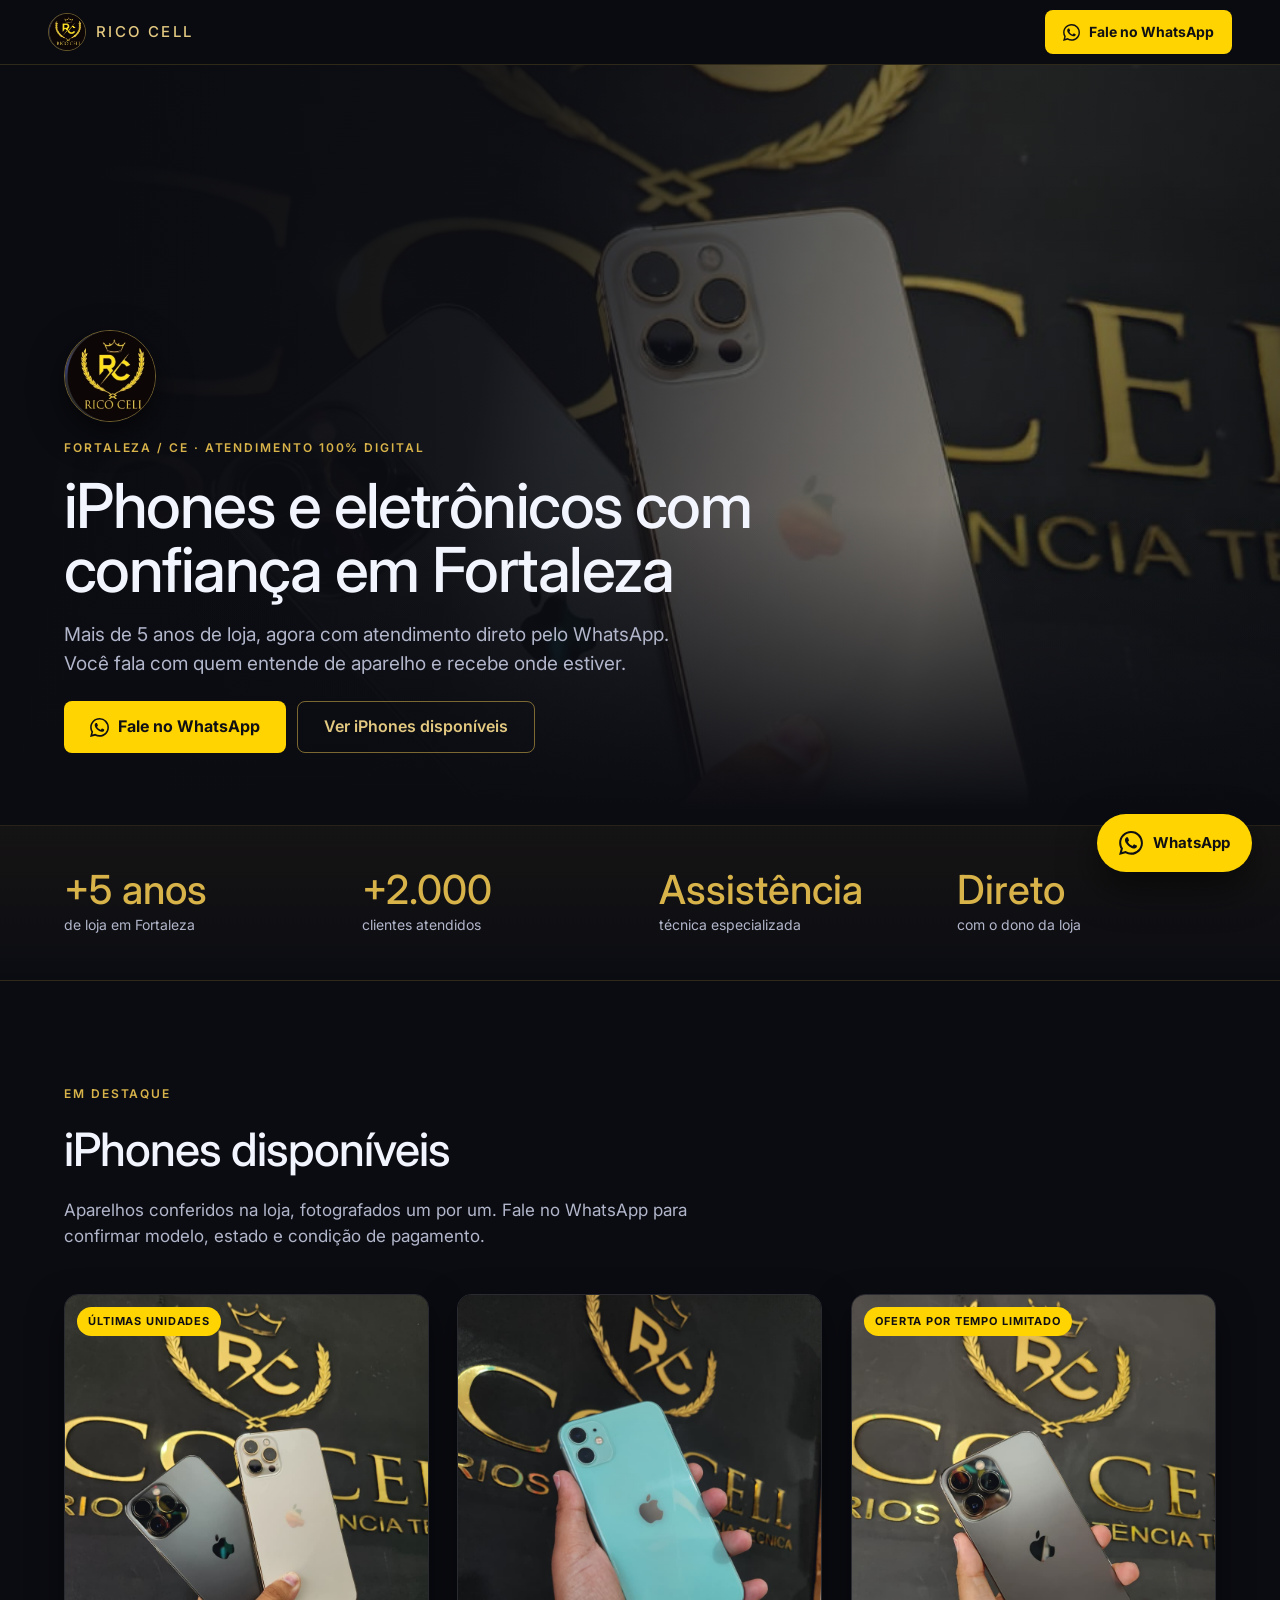
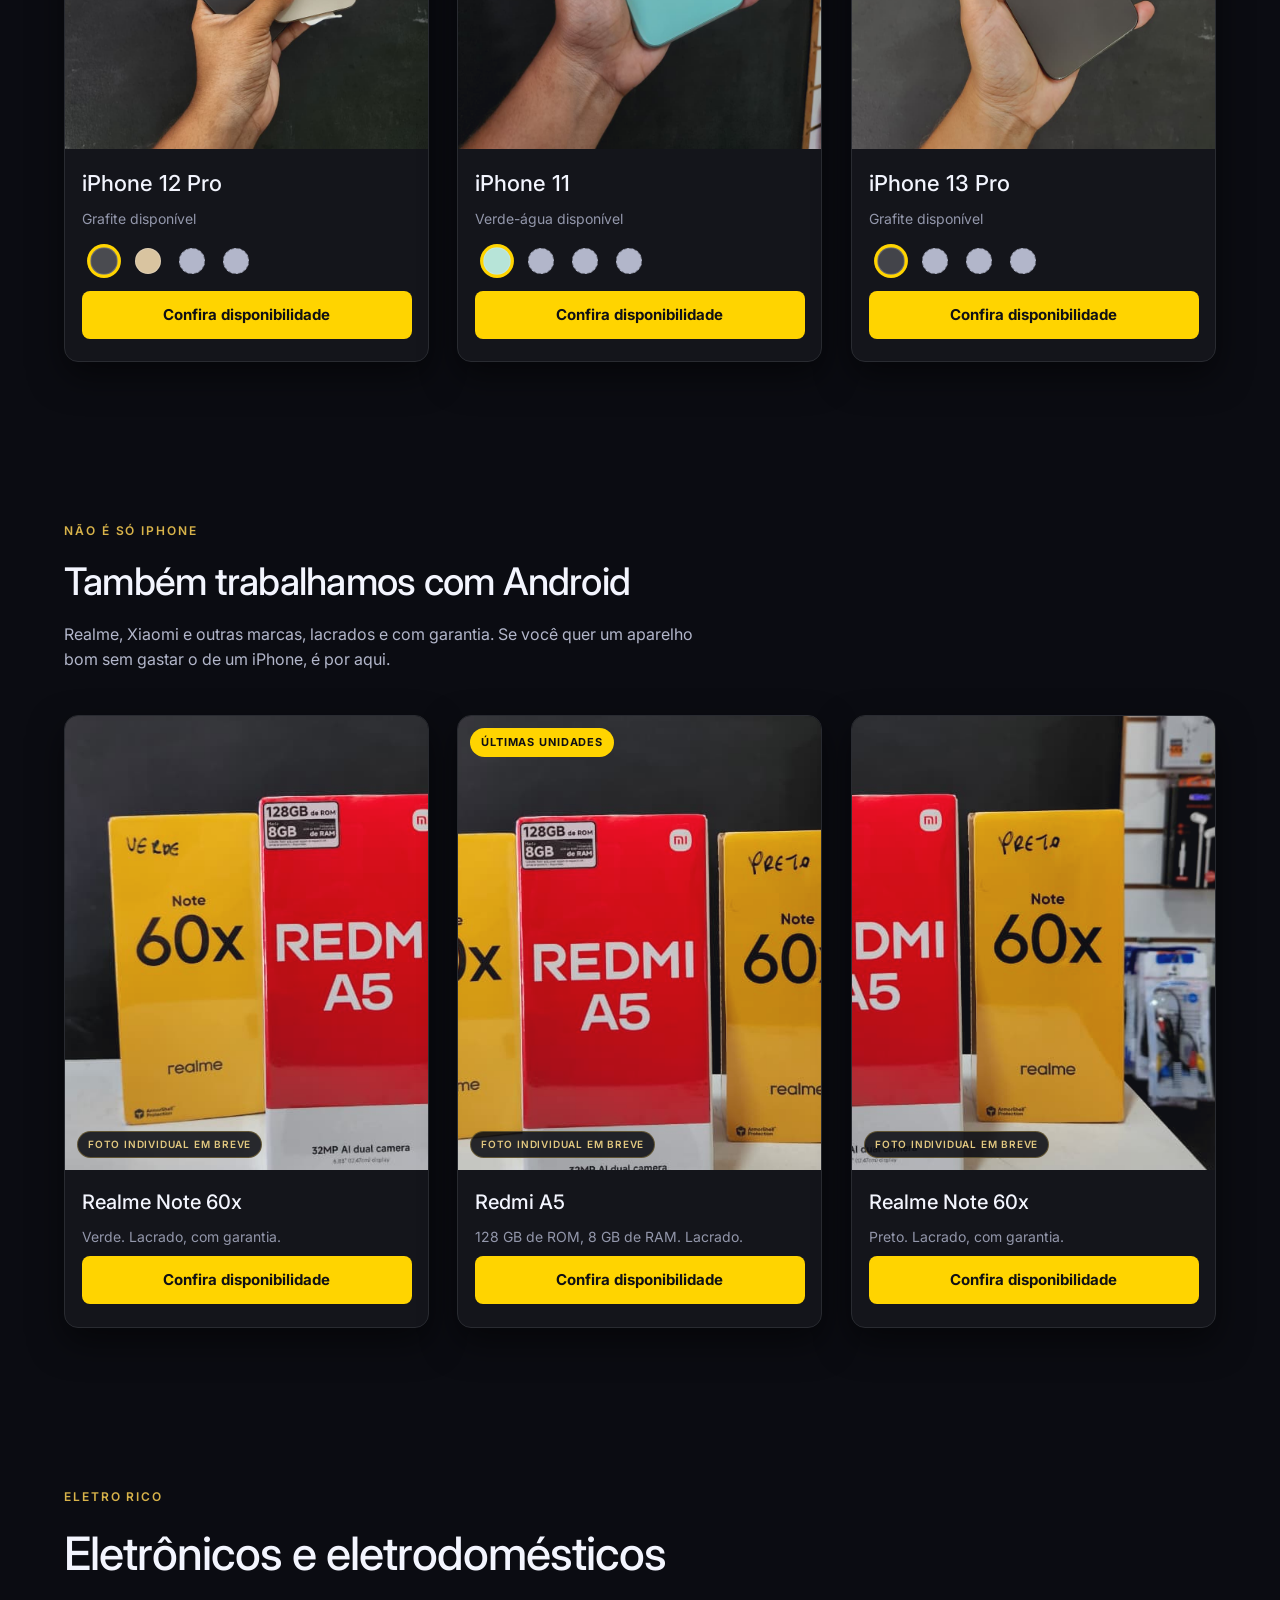
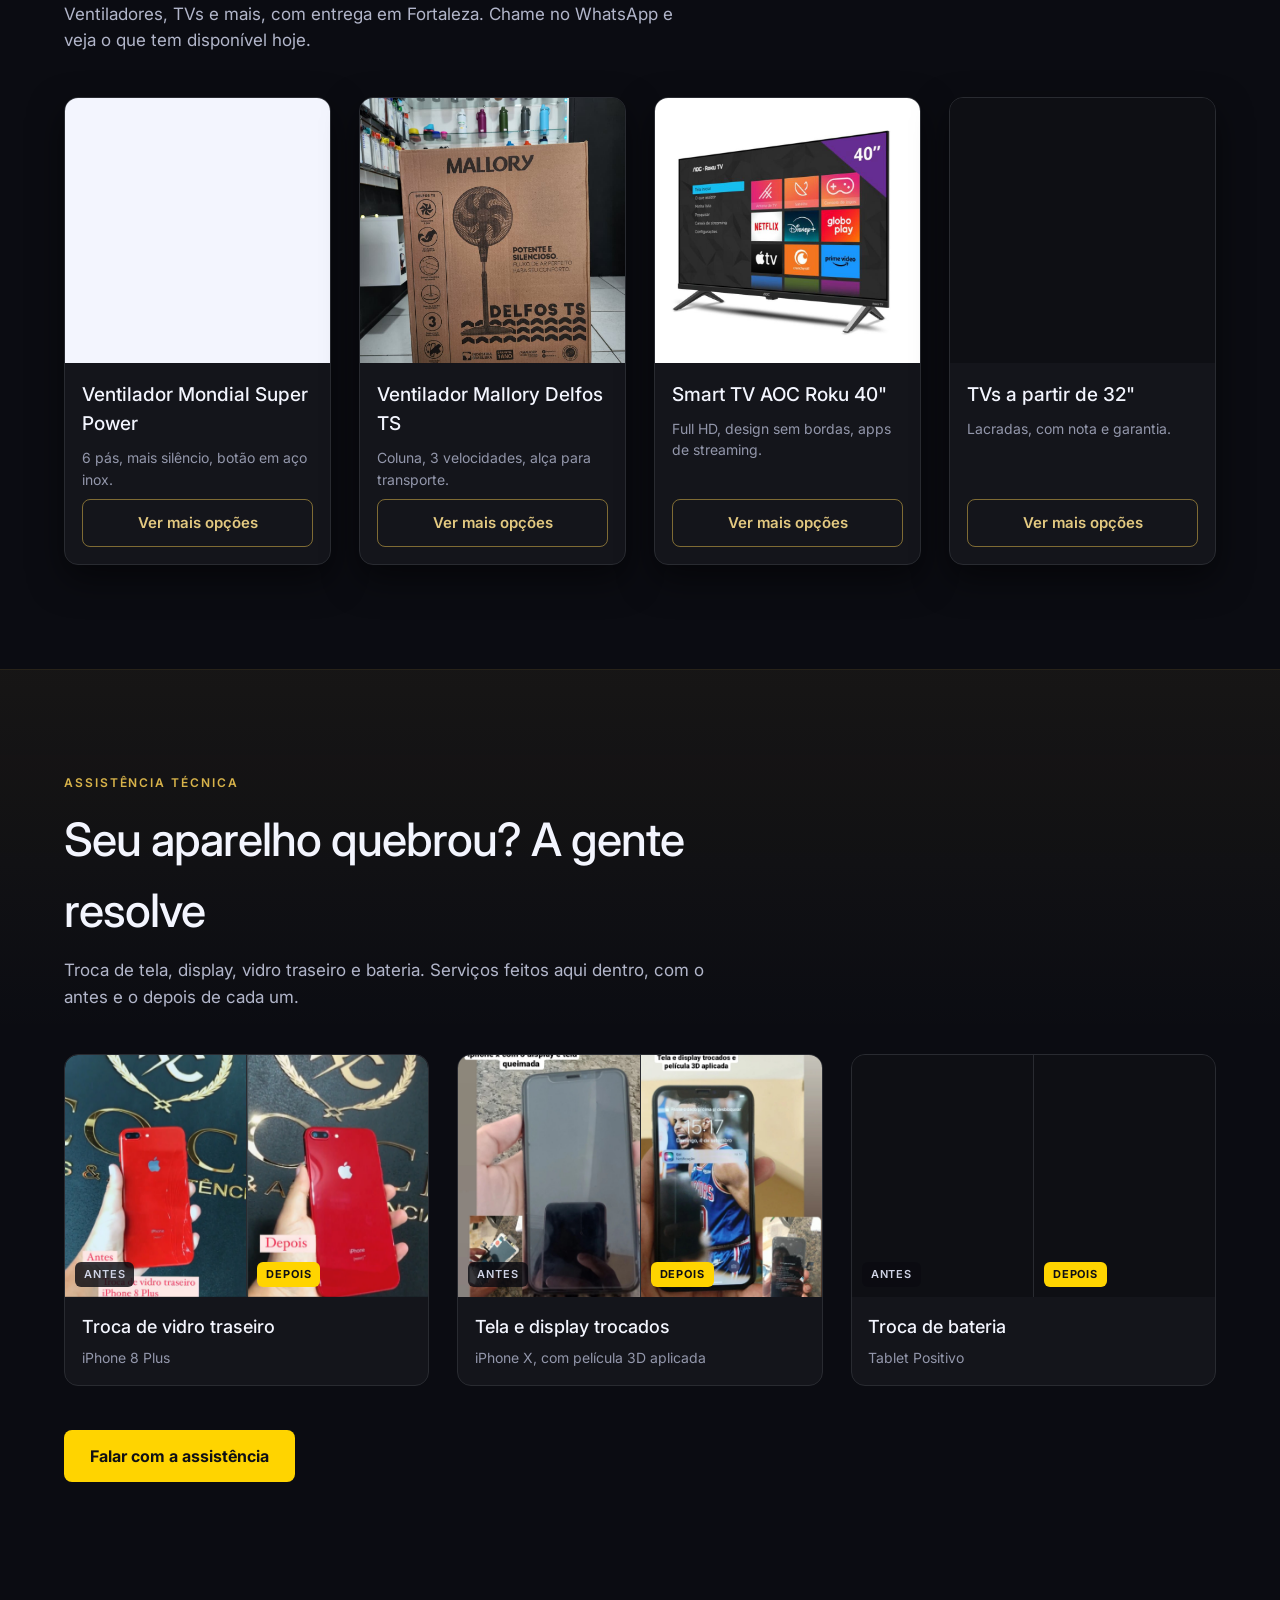
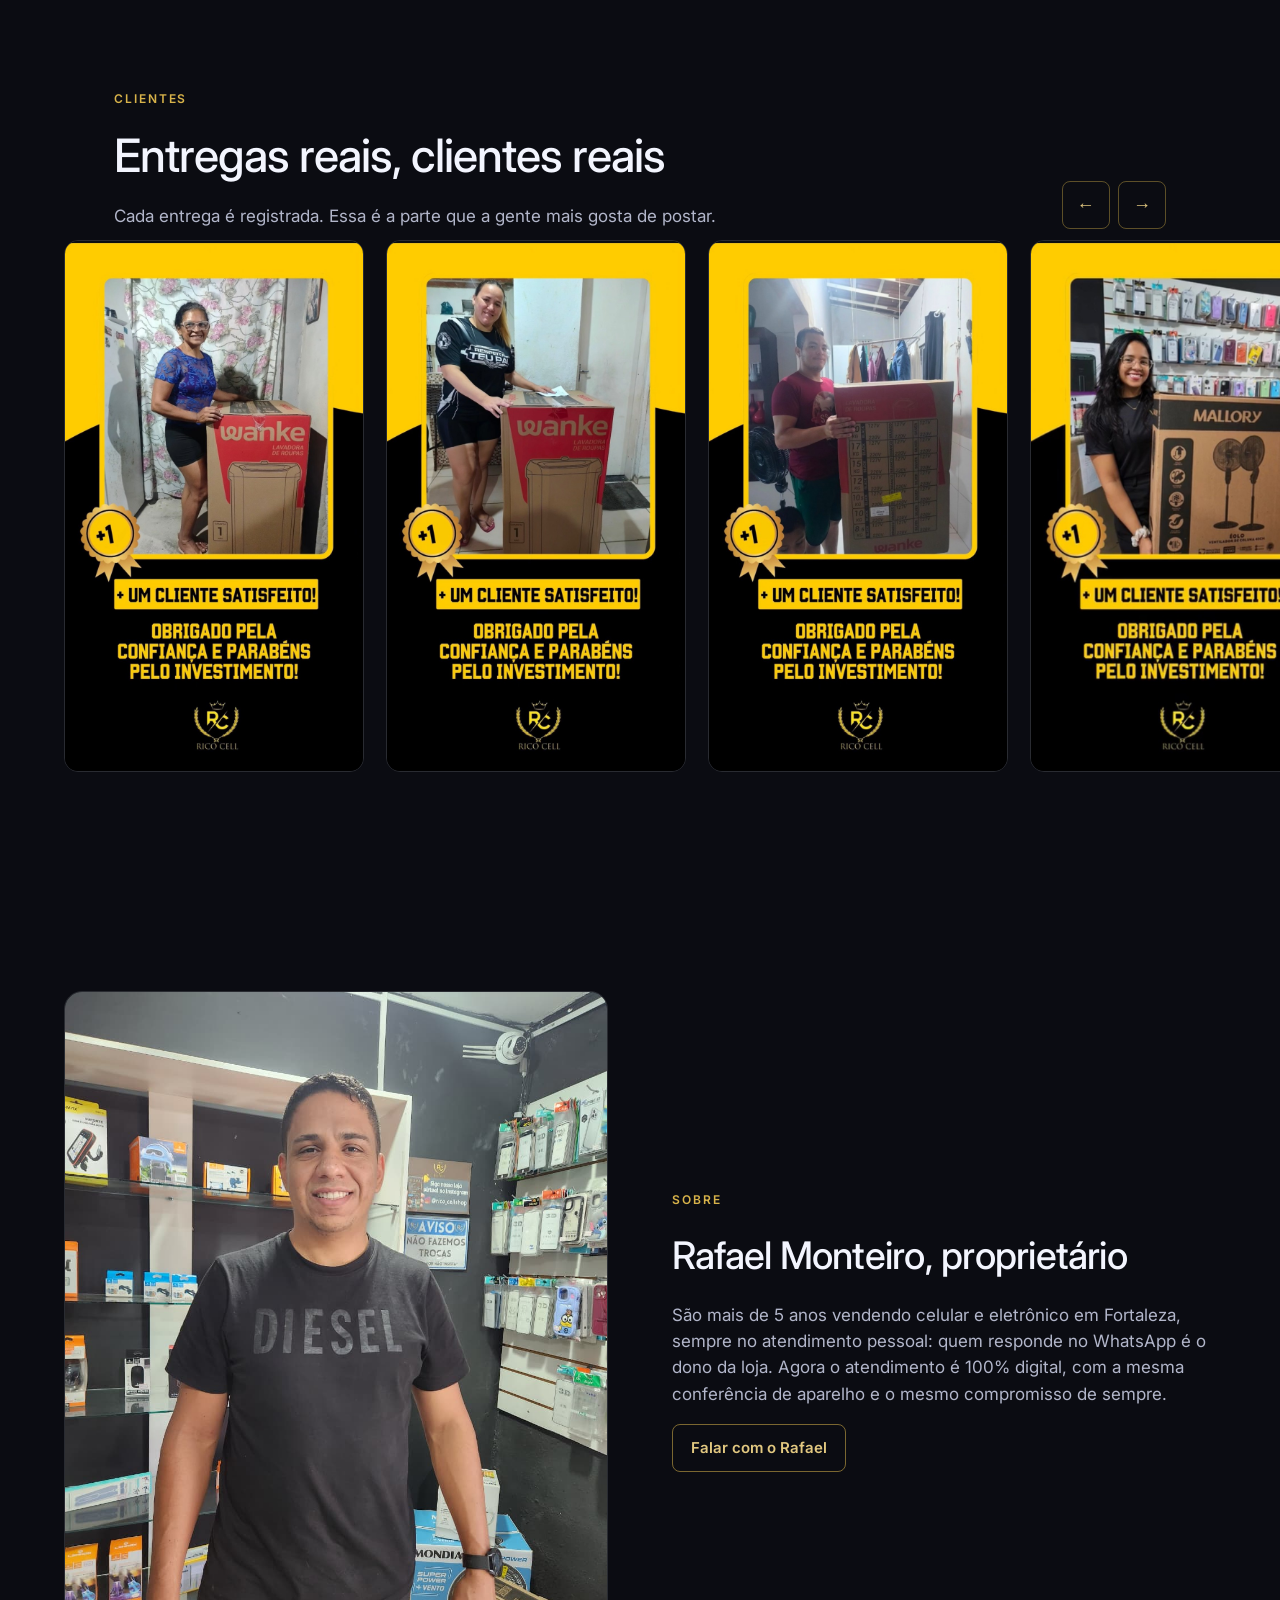
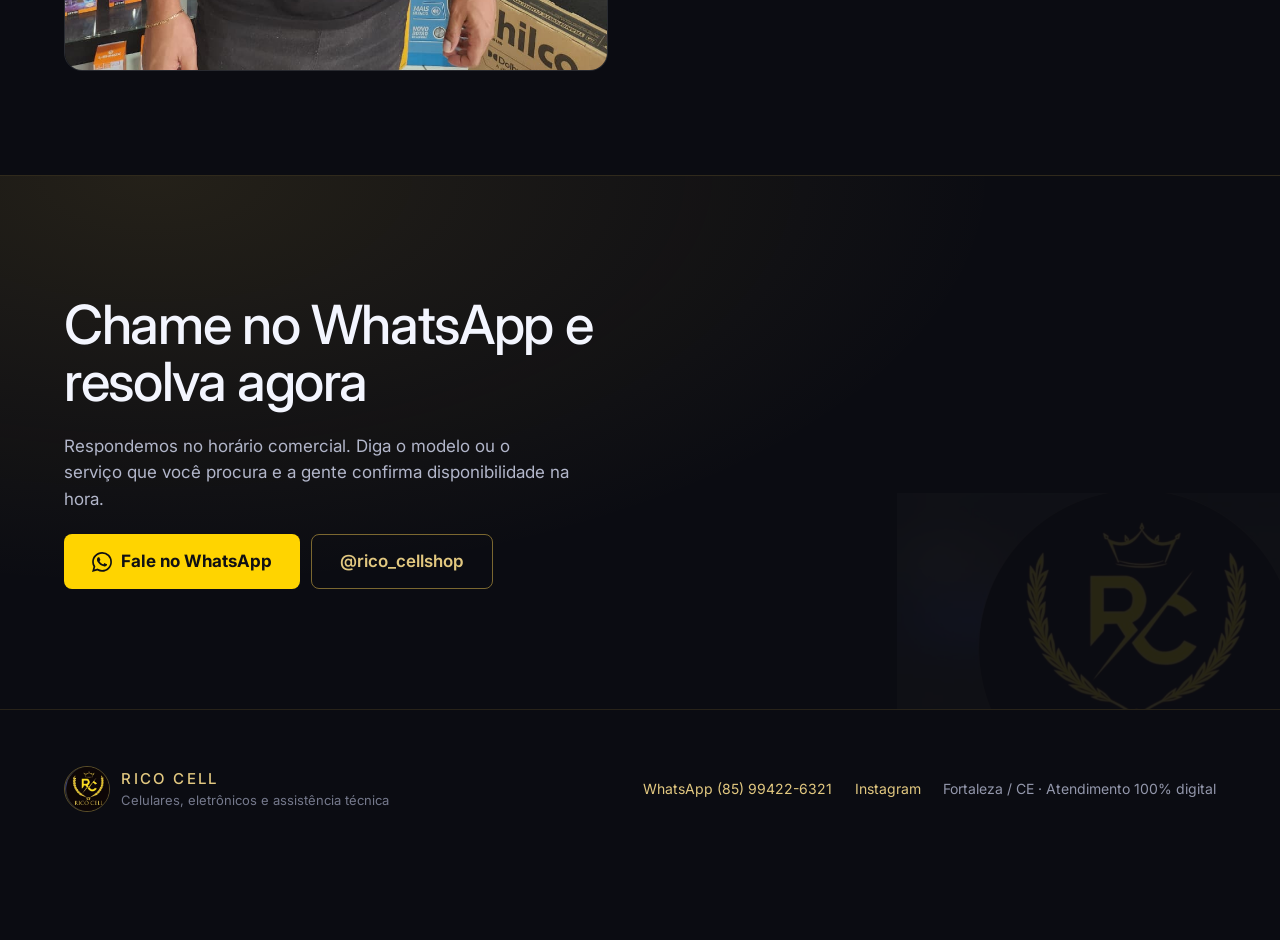
==== index.html @ 1e9b4f49 "Implementa o site da Rico Cell a partir do design Converte `Rico Cellshop.dc.html` (Claude Design) e" ====
<!DOCTYPE html>
<html lang="pt-BR">
<head>
<meta charset="utf-8">
<meta name="viewport" content="width=device-width, initial-scale=1">
<title>Rico Cell — iPhones, eletrônicos e assistência técnica em Fortaleza</title>
<meta name="description" content="Mais de 5 anos de loja em Fortaleza. iPhones e Android conferidos, eletrônicos e eletrodomésticos com entrega, e assistência técnica especializada. Atendimento direto com o dono pelo WhatsApp.">
<meta name="theme-color" content="#0b0c12">
<link rel="icon" href="assets/img/logo-rico-cell.jpg">
<link rel="apple-touch-icon" href="assets/img/logo-rico-cell.jpg">

<meta property="og:type" content="website">
<meta property="og:locale" content="pt_BR">
<meta property="og:site_name" content="Rico Cell">
<meta property="og:title" content="Rico Cell — iPhones, eletrônicos e assistência técnica em Fortaleza">
<meta property="og:description" content="Aparelhos conferidos na loja, eletrônicos com entrega em Fortaleza e assistência técnica. Fale direto com o Rafael no WhatsApp.">
<meta property="og:image" content="assets/img/produto-iphone12pro-duo.jpg">
<meta name="twitter:card" content="summary_large_image">

<link rel="preconnect" href="https://fonts.googleapis.com">
<link rel="preconnect" href="https://fonts.gstatic.com" crossorigin>
<link rel="stylesheet" href="https://fonts.googleapis.com/css2?family=Inter:wght@400;500;600;700&display=swap">
<link rel="stylesheet" href="assets/css/styles.css">

<!-- ═══ ESPAÇO RESERVADO — PIXEL META (colar o ID e descomentar) ═══
<script>
  !function(f,b,e,v,n,t,s){if(f.fbq)return;n=f.fbq=function(){n.callMethod?
  n.callMethod.apply(n,arguments):n.queue.push(arguments)};if(!f._fbq)f._fbq=n;
  n.push=n;n.loaded=!0;n.version='2.0';n.queue=[];t=b.createElement(e);t.async=!0;
  t.src=v;s=b.getElementsByTagName(e)[0];s.parentNode.insertBefore(t,s)}
  (window,document,'script','https://connect.facebook.net/en_US/fbevents.js');
  fbq('init', 'META_PIXEL_ID_AQUI'); fbq('track', 'PageView');
</script>
<noscript><img height="1" width="1" style="display:none" src="https://www.facebook.com/tr?id=META_PIXEL_ID_AQUI&ev=PageView&noscript=1" alt=""></noscript>
-->

<!-- ═══ ESPAÇO RESERVADO — GOOGLE TAG / GA4 (colar o ID e descomentar) ═══
<script async src="https://www.googletagmanager.com/gtag/js?id=GOOGLE_TAG_ID_AQUI"></script>
<script>
  window.dataLayer = window.dataLayer || []; function gtag(){dataLayer.push(arguments);}
  gtag('js', new Date()); gtag('config', 'GOOGLE_TAG_ID_AQUI');
</script>
-->

<script type="application/ld+json">
{
  "@context": "https://schema.org",
  "@type": "Store",
  "name": "Rico Cell",
  "description": "Celulares, eletrônicos e assistência técnica em Fortaleza, com atendimento 100% digital.",
  "image": "assets/img/logo-rico-cell.jpg",
  "telephone": "+5585994226321",
  "address": {
    "@type": "PostalAddress",
    "addressLocality": "Fortaleza",
    "addressRegion": "CE",
    "addressCountry": "BR"
  },
  "sameAs": ["https://instagram.com/rico_cellshop"]
}
</script>
</head>
<body>

<svg width="0" height="0" style="position:absolute" aria-hidden="true" focusable="false">
  <symbol id="i-whatsapp" viewBox="0 0 24 24">
    <path fill="currentColor" d="M17.47 14.38c-.3-.15-1.76-.87-2.03-.97-.27-.1-.47-.15-.67.15-.2.3-.77.97-.95 1.17-.17.2-.35.22-.65.07-.3-.15-1.27-.47-2.42-1.49-.9-.8-1.5-1.79-1.67-2.09-.17-.3-.02-.46.13-.61.13-.13.3-.35.45-.52.15-.17.2-.3.3-.5.1-.2.05-.37-.02-.52-.07-.15-.67-1.61-.92-2.2-.24-.58-.49-.5-.67-.51h-.57c-.2 0-.52.07-.79.37-.27.3-1.04 1.02-1.04 2.48 0 1.46 1.06 2.87 1.21 3.07.15.2 2.09 3.2 5.07 4.37 2.98 1.17 2.98.78 3.52.73.54-.05 1.76-.72 2.01-1.42.25-.7.25-1.29.17-1.42-.07-.12-.27-.19-.57-.34zM12.05 21.5h-.01c-1.75 0-3.47-.47-4.98-1.36l-.36-.21-3.7.97.99-3.62-.23-.37A9.86 9.86 0 012.2 11.9c0-5.44 4.43-9.87 9.87-9.87 2.64 0 5.11 1.03 6.97 2.9a9.79 9.79 0 012.89 6.98c0 5.44-4.43 9.59-9.88 9.59zM20.52 3.42A11.8 11.8 0 0012.05.02C5.5.02.18 5.34.18 11.89c0 2.09.55 4.14 1.59 5.94L.06 24l6.35-1.67a11.85 11.85 0 005.64 1.44h.01c6.54 0 11.87-5.32 11.87-11.87 0-3.17-1.24-6.15-3.41-8.48z"></path>
  </symbol>
</svg>

<header class="site-header">
  <a class="brand" href="#topo">
    <img class="brand__mark" src="assets/img/logo-rico-cell.jpg" alt="Rico Cell" width="38" height="38">
    <span class="brand__name">Rico Cell</span>
  </a>
  <a class="btn btn--wa btn--sm btn--nowrap" href="https://wa.me/5585994226321?text=Ol%C3%A1!%20Vim%20do%20site%20da%20Rico%20Cell.%20%5Borigem%3A%20menu%5D" target="_blank" rel="noopener">
    <svg width="17" height="17" aria-hidden="true"><use href="#i-whatsapp"></use></svg>
    Fale no WhatsApp
  </a>
</header>

<main>

  <section class="hero" id="topo">
    <img class="hero__bg lighten" src="assets/img/produto-iphone12pro-duo.jpg" alt="iPhone 12 Pro grafite e dourado na Rico Cell" fetchpriority="high">
    <div class="hero__scrim"></div>
    <div class="hero__scrim hero__scrim--bottom"></div>
    <div class="hero__inner">
      <img class="hero__crest" src="assets/img/logo-rico-cell.jpg" alt="Brasão Rico Cell" width="92" height="92">
      <span class="eyebrow">Fortaleza / CE · Atendimento 100% digital</span>
      <h1 class="hero__title">iPhones e eletrônicos com confiança em Fortaleza</h1>
      <p class="hero__text">Mais de 5 anos de loja, agora com atendimento direto pelo WhatsApp. Você fala com quem entende de aparelho e recebe onde estiver.</p>
      <div class="hero__actions">
        <a class="btn btn--wa btn--lg" href="https://wa.me/5585994226321?text=Ol%C3%A1!%20Vim%20do%20site%20e%20quero%20atendimento.%20%5Borigem%3A%20hero%5D" target="_blank" rel="noopener">
          <svg width="19" height="19" aria-hidden="true"><use href="#i-whatsapp"></use></svg>
          Fale no WhatsApp
        </a>
        <a class="btn btn--outline btn--lg" href="#iphones">Ver iPhones disponíveis</a>
      </div>
    </div>
  </section>

  <section class="stats reveal">
    <div class="container stats__grid">
      <div class="stat">
        <span class="stat__value">+5 anos</span>
        <span class="stat__label">de loja em Fortaleza</span>
      </div>
      <div class="stat">
        <span class="stat__value">+2.000</span>
        <span class="stat__label">clientes atendidos</span>
      </div>
      <div class="stat">
        <span class="stat__value">Assistência</span>
        <span class="stat__label">técnica especializada</span>
      </div>
      <div class="stat">
        <span class="stat__value">Direto</span>
        <span class="stat__label">com o dono da loja</span>
      </div>
    </div>
  </section>

  <section class="section" id="iphones">
    <div class="container section__inner">
      <div class="section-head reveal">
        <span class="eyebrow">Em destaque</span>
        <h2 class="section-title">iPhones disponíveis</h2>
        <p class="section-lead">Aparelhos conferidos na loja, fotografados um por um. Fale no WhatsApp para confirmar modelo, estado e condição de pagamento.</p>
      </div>

      <div class="card-grid stack">
        <article class="card card--tilt stack__item" data-tilt>
          <div class="card__media">
            <img class="card__photo lighten" data-foto src="assets/img/produto-iphone12pro-duo.jpg" alt="iPhone 12 Pro grafite e dourado" loading="lazy" decoding="async">
            <div class="soon-overlay" data-em-breve>
              <span class="soon-overlay__chip">Foto desta cor em breve</span>
            </div>
            <span class="badge">Últimas unidades</span>
          </div>
          <div class="card__body card__body--roomy">
            <h3 class="card__title">iPhone 12 Pro</h3>
            <p class="card__meta" data-cor-label>Grafite disponível</p>
            <div class="swatches" data-swatches>
              <button class="swatch" type="button" aria-pressed="true" data-src="assets/img/produto-iphone12pro-duo.jpg" data-label="Grafite disponível" aria-label="Grafite" title="Grafite">
                <span class="swatch__dot" style="background:#4a4b50"></span>
              </button>
              <button class="swatch" type="button" aria-pressed="false" data-src="assets/img/produto-iphone12pro-duo.jpg" data-label="Dourado disponível" aria-label="Dourado" title="Dourado">
                <span class="swatch__dot" style="background:#d9c4a0"></span>
              </button>
              <button class="swatch" type="button" aria-pressed="false" data-mock data-label="Prateado sob consulta" aria-label="Prateado (sob consulta)" title="Prateado — sob consulta">
                <span class="swatch__dot swatch__dot--mock"></span>
              </button>
              <button class="swatch" type="button" aria-pressed="false" data-mock data-label="Azul-pacífico sob consulta" aria-label="Azul-pacífico (sob consulta)" title="Azul-pacífico — sob consulta">
                <span class="swatch__dot swatch__dot--mock"></span>
              </button>
            </div>
            <a class="btn btn--wa btn--block" href="https://wa.me/5585994226321?text=Ol%C3%A1!%20Quero%20confirmar%20a%20disponibilidade%20do%20iPhone%2012%20Pro.%20%5Borigem%3A%20iphone-12-pro%5D" target="_blank" rel="noopener">Confira disponibilidade</a>
          </div>
        </article>

        <article class="card card--tilt stack__item" data-tilt>
          <div class="card__media">
            <img class="card__photo lighten" data-foto src="assets/img/produto-iphone11-verde.jpg" alt="iPhone 11 verde" loading="lazy" decoding="async">
            <div class="soon-overlay" data-em-breve>
              <span class="soon-overlay__chip">Foto desta cor em breve</span>
            </div>
          </div>
          <div class="card__body card__body--roomy">
            <h3 class="card__title">iPhone 11</h3>
            <p class="card__meta" data-cor-label>Verde-água disponível</p>
            <div class="swatches" data-swatches>
              <button class="swatch" type="button" aria-pressed="true" data-src="assets/img/produto-iphone11-verde.jpg" data-label="Verde-água disponível" aria-label="Verde-água" title="Verde-água">
                <span class="swatch__dot" style="background:#b7e4d8"></span>
              </button>
              <button class="swatch" type="button" aria-pressed="false" data-mock data-label="Preto sob consulta" aria-label="Preto (sob consulta)" title="Preto — sob consulta">
                <span class="swatch__dot swatch__dot--mock"></span>
              </button>
              <button class="swatch" type="button" aria-pressed="false" data-mock data-label="Branco sob consulta" aria-label="Branco (sob consulta)" title="Branco — sob consulta">
                <span class="swatch__dot swatch__dot--mock"></span>
              </button>
              <button class="swatch" type="button" aria-pressed="false" data-mock data-label="Vermelho sob consulta" aria-label="Vermelho (sob consulta)" title="Vermelho — sob consulta">
                <span class="swatch__dot swatch__dot--mock"></span>
              </button>
            </div>
            <a class="btn btn--wa btn--block" href="https://wa.me/5585994226321?text=Ol%C3%A1!%20Quero%20confirmar%20a%20disponibilidade%20do%20iPhone%2011.%20%5Borigem%3A%20iphone-11%5D" target="_blank" rel="noopener">Confira disponibilidade</a>
          </div>
        </article>

        <article class="card card--tilt stack__item" data-tilt>
          <div class="card__media">
            <img class="card__photo lighten" data-foto src="assets/img/produto-iphone13pro-grafite.jpg" alt="iPhone 13 Pro grafite" loading="lazy" decoding="async">
            <div class="soon-overlay" data-em-breve>
              <span class="soon-overlay__chip">Foto desta cor em breve</span>
            </div>
            <span class="badge">Oferta por tempo limitado</span>
          </div>
          <div class="card__body card__body--roomy">
            <h3 class="card__title">iPhone 13 Pro</h3>
            <p class="card__meta" data-cor-label>Grafite disponível</p>
            <div class="swatches" data-swatches>
              <button class="swatch" type="button" aria-pressed="true" data-src="assets/img/produto-iphone13pro-grafite.jpg" data-label="Grafite disponível" aria-label="Grafite" title="Grafite">
                <span class="swatch__dot" style="background:#43444a"></span>
              </button>
              <button class="swatch" type="button" aria-pressed="false" data-mock data-label="Dourado sob consulta" aria-label="Dourado (sob consulta)" title="Dourado — sob consulta">
                <span class="swatch__dot swatch__dot--mock"></span>
              </button>
              <button class="swatch" type="button" aria-pressed="false" data-mock data-label="Prateado sob consulta" aria-label="Prateado (sob consulta)" title="Prateado — sob consulta">
                <span class="swatch__dot swatch__dot--mock"></span>
              </button>
              <button class="swatch" type="button" aria-pressed="false" data-mock data-label="Azul-serra sob consulta" aria-label="Azul-serra (sob consulta)" title="Azul-serra — sob consulta">
                <span class="swatch__dot swatch__dot--mock"></span>
              </button>
            </div>
            <a class="btn btn--wa btn--block" href="https://wa.me/5585994226321?text=Ol%C3%A1!%20Quero%20confirmar%20a%20disponibilidade%20do%20iPhone%2013%20Pro.%20%5Borigem%3A%20iphone-13-pro%5D" target="_blank" rel="noopener">Confira disponibilidade</a>
          </div>
        </article>
      </div>
    </div>
  </section>

  <section class="section section--tight reveal">
    <div class="container section__inner">
      <div class="section-head">
        <span class="eyebrow">Não é só iPhone</span>
        <h2 class="section-title section-title--sm">Também trabalhamos com Android</h2>
        <p class="section-lead section-lead--sm">Realme, Xiaomi e outras marcas, lacrados e com garantia. Se você quer um aparelho bom sem gastar o de um iPhone, é por aqui.</p>
      </div>
      <div class="card-grid card-grid--compact">
        <article class="card card--tilt" data-tilt>
          <div class="card__media">
            <img class="card__photo card__photo--crop card__photo--crop-left lighten" src="assets/img/produto-celulares-android-balcao.jpg" alt="Realme Note 60x verde no balcão da Rico Cell" loading="lazy" decoding="async">
            <span class="badge badge--soon">Foto individual em breve</span>
          </div>
          <div class="card__body card__body--roomy">
            <h3 class="card__title card__title--sm">Realme Note 60x</h3>
            <p class="card__meta">Verde. Lacrado, com garantia.</p>
            <a class="btn btn--wa btn--block btn--nowrap" href="https://wa.me/5585994226321?text=Ol%C3%A1!%20Quero%20o%20Realme%20Note%2060x%20verde.%20%5Borigem%3A%20android-realme-verde%5D" target="_blank" rel="noopener">Confira disponibilidade</a>
          </div>
        </article>

        <article class="card card--tilt" data-tilt>
          <div class="card__media">
            <img class="card__photo card__photo--crop card__photo--crop-center lighten" src="assets/img/produto-celulares-android-balcao.jpg" alt="Redmi A5 128 GB no balcão da Rico Cell" loading="lazy" decoding="async">
            <span class="badge">Últimas unidades</span>
            <span class="badge badge--soon">Foto individual em breve</span>
          </div>
          <div class="card__body card__body--roomy">
            <h3 class="card__title card__title--sm">Redmi A5</h3>
            <p class="card__meta">128 GB de ROM, 8 GB de RAM. Lacrado.</p>
            <a class="btn btn--wa btn--block btn--nowrap" href="https://wa.me/5585994226321?text=Ol%C3%A1!%20Quero%20o%20Redmi%20A5%20128%20GB.%20%5Borigem%3A%20android-redmi-a5%5D" target="_blank" rel="noopener">Confira disponibilidade</a>
          </div>
        </article>

        <article class="card card--tilt" data-tilt>
          <div class="card__media">
            <img class="card__photo card__photo--crop card__photo--crop-right lighten" src="assets/img/produto-celulares-android-balcao.jpg" alt="Realme Note 60x preto no balcão da Rico Cell" loading="lazy" decoding="async">
            <span class="badge badge--soon">Foto individual em breve</span>
          </div>
          <div class="card__body card__body--roomy">
            <h3 class="card__title card__title--sm">Realme Note 60x</h3>
            <p class="card__meta">Preto. Lacrado, com garantia.</p>
            <a class="btn btn--wa btn--block btn--nowrap" href="https://wa.me/5585994226321?text=Ol%C3%A1!%20Quero%20o%20Realme%20Note%2060x%20preto.%20%5Borigem%3A%20android-realme-preto%5D" target="_blank" rel="noopener">Confira disponibilidade</a>
          </div>
        </article>
      </div>
    </div>
  </section>

  <section class="section" id="eletronicos">
    <div class="container section__inner">
      <div class="section-head reveal">
        <span class="eyebrow">Eletro Rico</span>
        <h2 class="section-title">Eletrônicos e eletrodomésticos</h2>
        <p class="section-lead">Ventiladores, TVs e mais, com entrega em Fortaleza. Chame no WhatsApp e veja o que tem disponível hoje.</p>
      </div>
      <div class="card-grid card-grid--compact stack">
        <article class="card card--tilt stack__item" data-tilt>
          <div class="card__media card__media--square card__media--light">
            <img class="card__photo" src="assets/img/produto-ventilador-mondial.jpg" alt="Ventilador Mondial Super Power" loading="lazy" decoding="async">
          </div>
          <div class="card__body">
            <h3 class="card__title card__title--xs">Ventilador Mondial Super Power</h3>
            <p class="card__meta">6 pás, mais silêncio, botão em aço inox.</p>
            <a class="btn btn--outline btn--block" href="https://wa.me/5585994226321?text=Ol%C3%A1!%20Quero%20o%20ventilador%20Mondial%20Super%20Power.%20%5Borigem%3A%20ventilador-mondial%5D" target="_blank" rel="noopener">Ver mais opções</a>
          </div>
        </article>

        <article class="card card--tilt stack__item" data-tilt>
          <div class="card__media card__media--square card__media--light">
            <img class="card__photo" src="assets/img/produto-ventilador-mallory.jpg" alt="Ventilador de coluna Mallory Delfos TS" loading="lazy" decoding="async">
          </div>
          <div class="card__body">
            <h3 class="card__title card__title--xs">Ventilador Mallory Delfos TS</h3>
            <p class="card__meta">Coluna, 3 velocidades, alça para transporte.</p>
            <a class="btn btn--outline btn--block" href="https://wa.me/5585994226321?text=Ol%C3%A1!%20Quero%20o%20ventilador%20Mallory%20Delfos%20TS.%20%5Borigem%3A%20ventilador-mallory%5D" target="_blank" rel="noopener">Ver mais opções</a>
          </div>
        </article>

        <article class="card card--tilt stack__item" data-tilt>
          <div class="card__media card__media--square card__media--light">
            <img class="card__photo" src="assets/img/produto-tv-aoc-catalogo-01.jpg" alt="Smart TV AOC Roku TV 40 polegadas" loading="lazy" decoding="async">
          </div>
          <div class="card__body">
            <h3 class="card__title card__title--xs">Smart TV AOC Roku 40"</h3>
            <p class="card__meta">Full HD, design sem bordas, apps de streaming.</p>
            <a class="btn btn--outline btn--block" href="https://wa.me/5585994226321?text=Ol%C3%A1!%20Quero%20a%20Smart%20TV%20AOC%20Roku%2040.%20%5Borigem%3A%20tv-aoc%5D" target="_blank" rel="noopener">Ver mais opções</a>
          </div>
        </article>

        <article class="card card--tilt stack__item" data-tilt>
          <div class="card__media card__media--square">
            <img class="card__photo" src="assets/img/produto-tv-aoc-caixa.jpg" alt="TV AOC 40 polegadas na caixa, na loja" loading="lazy" decoding="async">
          </div>
          <div class="card__body">
            <h3 class="card__title card__title--xs">TVs a partir de 32"</h3>
            <p class="card__meta">Lacradas, com nota e garantia.</p>
            <a class="btn btn--outline btn--block" href="https://wa.me/5585994226321?text=Ol%C3%A1!%20Quero%20ver%20as%20TVs%20dispon%C3%ADveis.%20%5Borigem%3A%20tvs%5D" target="_blank" rel="noopener">Ver mais opções</a>
          </div>
        </article>
      </div>
    </div>
  </section>

  <section class="section section--glow" id="assistencia">
    <div class="container section__inner">
      <div class="section-head reveal">
        <span class="eyebrow">Assistência técnica</span>
        <h2 class="section-title">Seu aparelho quebrou? A gente resolve</h2>
        <p class="section-lead">Troca de tela, display, vidro traseiro e bateria. Serviços feitos aqui dentro, com o antes e o depois de cada um.</p>
      </div>

      <div class="card-grid card-grid--wide reveal">
        <article class="repair-card">
          <div class="ba">
            <div class="ba__side">
              <img class="lighten" src="assets/img/reparo-iphone8plus-antes.jpg" alt="iPhone 8 Plus com vidro traseiro trincado" loading="lazy" decoding="async">
              <span class="ba__label">Antes</span>
            </div>
            <div class="ba__side">
              <img class="lighten" src="assets/img/reparo-iphone8plus-depois.jpg" alt="iPhone 8 Plus com vidro traseiro novo" loading="lazy" decoding="async">
              <span class="ba__label ba__label--after">Depois</span>
            </div>
          </div>
          <div class="repair-card__body">
            <h3>Troca de vidro traseiro</h3>
            <p>iPhone 8 Plus</p>
          </div>
        </article>

        <article class="repair-card">
          <div class="ba">
            <div class="ba__side">
              <img src="assets/img/reparo-iphonex-antes.jpg" alt="iPhone X com display e tela queimada" loading="lazy" decoding="async">
              <span class="ba__label">Antes</span>
            </div>
            <div class="ba__side">
              <img src="assets/img/reparo-iphonex-depois.jpg" alt="iPhone X com tela e display trocados e película 3D" loading="lazy" decoding="async">
              <span class="ba__label ba__label--after">Depois</span>
            </div>
          </div>
          <div class="repair-card__body">
            <h3>Tela e display trocados</h3>
            <p>iPhone X, com película 3D aplicada</p>
          </div>
        </article>

        <article class="repair-card">
          <div class="ba">
            <div class="ba__side">
              <img class="lighten" src="assets/img/reparo-tablet-bateria-antes.jpg" alt="Tablet Positivo antes da troca de bateria" loading="lazy" decoding="async">
              <span class="ba__label">Antes</span>
            </div>
            <div class="ba__side">
              <img class="lighten" src="assets/img/reparo-tablet-depois.jpg" alt="Tablet Positivo depois da troca de bateria" loading="lazy" decoding="async">
              <span class="ba__label ba__label--after">Depois</span>
            </div>
          </div>
          <div class="repair-card__body">
            <h3>Troca de bateria</h3>
            <p>Tablet Positivo</p>
          </div>
        </article>
      </div>

      <a class="btn btn--wa btn--lg self-start reveal" href="https://wa.me/5585994226321?text=Ol%C3%A1!%20Preciso%20de%20assist%C3%AAncia%20t%C3%A9cnica.%20%5Borigem%3A%20assistencia%5D" target="_blank" rel="noopener">Falar com a assistência</a>
    </div>
  </section>

  <section class="depo" id="depoimentos">
    <div class="depo__head">
      <div class="depo__head-row reveal">
        <div class="section-head">
          <span class="eyebrow">Clientes</span>
          <h2 class="section-title">Entregas reais, clientes reais</h2>
          <p class="section-lead">Cada entrega é registrada. Essa é a parte que a gente mais gosta de postar.</p>
        </div>
        <div class="depo__nav">
          <button class="navbtn" type="button" aria-label="Depoimento anterior" data-depo-prev>←</button>
          <button class="navbtn" type="button" aria-label="Próximo depoimento" data-depo-next>→</button>
        </div>
      </div>
    </div>
    <div class="depo__track" data-depo-track>
      <figure class="depo__item">
        <img src="assets/img/depoimento-cliente-lavadora-01.jpg" alt="Cliente recebendo lavadora de roupas Wanke" loading="lazy" decoding="async">
      </figure>
      <figure class="depo__item">
        <img src="assets/img/depoimento-cliente-lavadora-02.jpg" alt="Cliente satisfeita com lavadora entregue em casa" loading="lazy" decoding="async">
      </figure>
      <figure class="depo__item">
        <img src="assets/img/depoimento-cliente-lavadora-03.jpg" alt="Cliente recebendo lavadora de roupas" loading="lazy" decoding="async">
      </figure>
      <figure class="depo__item">
        <img src="assets/img/depoimento-cliente-ventilador-01.jpg" alt="Cliente com ventilador Mallory na loja" loading="lazy" decoding="async">
      </figure>
    </div>
  </section>

  <section class="section reveal" id="sobre">
    <div class="container about">
      <div class="about__photo">
        <img src="assets/img/equipe-rafael-monteiro.jpg" alt="Rafael Monteiro, proprietário da Rico Cell" loading="lazy" decoding="async">
      </div>
      <div class="about__body">
        <span class="eyebrow">Sobre</span>
        <h2 class="section-title section-title--sm">Rafael Monteiro, proprietário</h2>
        <p class="section-lead">São mais de 5 anos vendendo celular e eletrônico em Fortaleza, sempre no atendimento pessoal: quem responde no WhatsApp é o dono da loja. Agora o atendimento é 100% digital, com a mesma conferência de aparelho e o mesmo compromisso de sempre.</p>
        <a class="btn btn--outline self-start" href="https://wa.me/5585994226321?text=Ol%C3%A1%20Rafael!%20Quero%20falar%20sobre%20um%20aparelho.%20%5Borigem%3A%20sobre%5D" target="_blank" rel="noopener">Falar com o Rafael</a>
      </div>
    </div>
  </section>

  <section class="cta reveal">
    <img class="cta__watermark lighten" src="assets/img/logo-rico-cell.jpg" alt="" aria-hidden="true" loading="lazy" decoding="async">
    <div class="cta__inner">
      <h2 class="cta__title">Chame no WhatsApp e resolva agora</h2>
      <p class="cta__text">Respondemos no horário comercial. Diga o modelo ou o serviço que você procura e a gente confirma disponibilidade na hora.</p>
      <div class="cta__actions">
        <a class="btn btn--wa btn--xl" href="https://wa.me/5585994226321?text=Ol%C3%A1!%20Quero%20falar%20com%20o%20Rafael.%20%5Borigem%3A%20cta-final%5D" target="_blank" rel="noopener">
          <svg width="20" height="20" aria-hidden="true"><use href="#i-whatsapp"></use></svg>
          Fale no WhatsApp
        </a>
        <a class="btn btn--outline btn--xl" href="https://instagram.com/rico_cellshop" target="_blank" rel="noopener">@rico_cellshop</a>
      </div>
    </div>
  </section>

</main>

<footer class="site-footer">
  <div class="site-footer__inner">
    <div class="site-footer__brand">
      <img src="assets/img/logo-rico-cell.jpg" alt="Rico Cell" width="46" height="46" loading="lazy">
      <div class="site-footer__brand-text">
        <span class="brand__name">Rico Cell</span>
        <span class="site-footer__tagline">Celulares, eletrônicos e assistência técnica</span>
      </div>
    </div>
    <div class="site-footer__links">
      <a href="https://wa.me/5585994226321?text=Ol%C3%A1!%20Vim%20do%20site%20da%20Rico%20Cell.%20%5Borigem%3A%20rodape%5D" target="_blank" rel="noopener">WhatsApp (85) 99422-6321</a>
      <a href="https://instagram.com/rico_cellshop" target="_blank" rel="noopener">Instagram</a>
      <span>Fortaleza / CE · Atendimento 100% digital</span>
    </div>
  </div>
</footer>

<a class="wa-float" href="https://wa.me/5585994226321?text=Ol%C3%A1!%20Vim%20do%20site%20da%20Rico%20Cell.%20%5Borigem%3A%20botao-flutuante%5D" target="_blank" rel="noopener" aria-label="Falar no WhatsApp">
  <svg width="24" height="24" aria-hidden="true"><use href="#i-whatsapp"></use></svg>
  WhatsApp
</a>

<script src="assets/js/main.js" defer></script>
</body>
</html>
---- assets/css/styles.css ----
/* ==========================================================================
   Rico Cell — folha de estilo única do site
   Tokens do design system "Nocturne" + camada de marca Rico Cell.
   ========================================================================== */

/* A fonte Inter é carregada por <link> no <head> — um @import aqui atrasaria
   a renderização em uma viagem de rede extra. */

:root {
  /* — Nocturne: rampa neutra e escala de espaçamento — */
  --color-text: #e9e9ed;
  --color-neutral-100: #f3f5fe;
  --color-neutral-300: #cfd3e5;
  --color-neutral-400: #b2b6ca;
  --color-neutral-500: #9397ab;
  --color-neutral-600: #75798c;
  --color-neutral-900: #292b31;

  --font-heading: "Inter", system-ui, sans-serif;
  --font-body: "Inter", system-ui, sans-serif;

  --space-1: 2.8px;
  --space-2: 5.6px;
  --space-3: 8.4px;
  --space-4: 11.2px;
  --space-6: 16.8px;
  --space-8: 22.4px;

  /* — Marca Rico Cell — */
  --rc-bg: #0b0c12;
  --rc-surface: #14151b;
  --rc-surface-deep: #0e0f14;
  --rc-ink: #101014;
  --rc-title: #f3f5fe;
  --rc-gold: #d8b34a;
  --rc-gold-soft: #e2c880;
  --rc-yellow: #ffd400;
  --rc-yellow-hover: #ffdf3d;
  --rc-yellow-active: #e6bf00;
  --rc-hairline: rgba(216, 179, 74, .18);
  --rc-hairline-soft: rgba(216, 179, 74, .14);

  /* Respiro horizontal comum a todas as seções */
  --gutter: clamp(20px, 5vw, 72px);
  --maxw: 1180px;
}

*,
*::before,
*::after { box-sizing: border-box; }

html { scroll-behavior: smooth; }

body {
  margin: 0;
  background: var(--rc-bg);
  color: var(--color-text);
  font-family: var(--font-body);
  font-size: 15px;
  line-height: 1.55;
  overflow-x: hidden;
  -webkit-font-smoothing: antialiased;
}

img {
  display: block;
  max-width: 100%;
}

a {
  color: var(--rc-gold-soft);
  text-decoration: none;
}
a:hover { color: var(--rc-yellow); }

h1, h2, h3 {
  font-family: var(--font-heading);
  font-weight: 500;
  margin: 0;
}

:focus { outline: none; }
:focus-visible {
  outline: 2px solid var(--rc-yellow);
  outline-offset: 2px;
}
::selection { background: rgba(255, 212, 0, .28); }

/* Fotos de produto fotografadas em fundo preto: o preto some e o aparelho
   parece flutuar sobre o fundo escuro do site. */
.lighten {
  mix-blend-mode: lighten;
  background-color: transparent;
}

.container {
  max-width: var(--maxw);
  margin: 0 auto;
}

.section { padding: clamp(56px, 9vw, 104px) var(--gutter); }
.section--tight { padding: clamp(24px, 5vw, 56px) var(--gutter); }
.section--glow {
  background: linear-gradient(180deg, rgba(216, 179, 74, .06), transparent 40%);
  border-top: 1px solid var(--rc-hairline-soft);
}

.section__inner {
  display: flex;
  flex-direction: column;
  gap: clamp(28px, 4vw, 44px);
}

.section-head {
  display: flex;
  flex-direction: column;
  gap: var(--space-4);
  max-width: 640px;
}

.eyebrow {
  font-size: 12px;
  font-weight: 600;
  letter-spacing: .16em;
  text-transform: uppercase;
  color: var(--rc-gold);
}

.section-title {
  font-size: clamp(28px, 4.6vw, 46px);
  letter-spacing: -.022em;
  color: var(--rc-title);
}
.section-title--sm { font-size: clamp(26px, 3.6vw, 38px); letter-spacing: -.02em; }

.section-lead {
  margin: 0;
  font-size: 17px;
  color: var(--color-neutral-400);
  text-wrap: pretty;
}
.section-lead--sm { font-size: 16px; }

/* — Botões ---------------------------------------------------------------- */

.btn {
  display: inline-flex;
  align-items: center;
  justify-content: center;
  gap: 9px;
  min-height: 48px;
  padding: 13px 18px;
  border: 0;
  border-radius: 8px;
  font-family: inherit;
  font-size: 15px;
  font-weight: 700;
  line-height: 1.2;
  cursor: pointer;
  transition: background-color .18s ease, color .18s ease;
}
.btn svg { flex: none; }

.btn--wa {
  background: var(--rc-yellow);
  color: var(--rc-ink);
}
.btn--wa:hover { background: var(--rc-yellow-hover); color: var(--rc-ink); }
.btn--wa:active { background: var(--rc-yellow-active); }

.btn--outline {
  background: transparent;
  border: 1px solid rgba(216, 179, 74, .55);
  color: var(--rc-gold-soft);
  font-weight: 600;
}
.btn--outline:hover { background: rgba(216, 179, 74, .12); color: var(--rc-gold-soft); }

.btn--sm { min-height: 44px; padding: 11px 18px; font-size: 14px; }
.btn--lg { min-height: 52px; padding: 15px 26px; font-size: 16px; }
.btn--xl { min-height: 54px; padding: 16px 28px; font-size: 17px; }
.btn--block { width: 100%; margin-top: var(--space-2); }
.btn--nowrap { white-space: nowrap; }

/* — Cabeçalho ------------------------------------------------------------- */

.site-header {
  position: sticky;
  top: 0;
  z-index: 60;
  display: flex;
  align-items: center;
  justify-content: space-between;
  gap: var(--space-6);
  padding: 10px clamp(16px, 4vw, 48px);
  background: rgba(11, 12, 18, .86);
  backdrop-filter: blur(12px);
  border-bottom: 1px solid var(--rc-hairline);
}

.brand {
  display: flex;
  align-items: center;
  gap: 10px;
  min-height: 44px;
}

.brand__mark {
  width: 38px;
  height: 38px;
  border-radius: 50%;
  object-fit: cover;
  border: 1px solid rgba(216, 179, 74, .45);
}

.brand__name {
  font-family: var(--font-heading);
  font-weight: 500;
  font-size: 15px;
  letter-spacing: .16em;
  text-transform: uppercase;
  color: var(--rc-gold-soft);
  white-space: nowrap;
}

/* — Hero ------------------------------------------------------------------ */

.hero {
  position: relative;
  overflow: hidden;
  min-height: min(92svh, 760px);
  display: flex;
  align-items: flex-end;
  padding: clamp(56px, 12vw, 120px) var(--gutter) clamp(40px, 7vw, 72px);
}

.hero__bg {
  position: absolute;
  inset: 0;
  width: 100%;
  height: 100%;
  object-fit: cover;
  object-position: 62% 40%;
  opacity: .92;
}

.hero__scrim {
  position: absolute;
  inset: 0;
  pointer-events: none;
  background: linear-gradient(100deg, #0b0c12 8%, rgba(11, 12, 18, .92) 38%, rgba(11, 12, 18, .35) 72%, rgba(11, 12, 18, .7) 100%);
}
.hero__scrim--bottom {
  background: linear-gradient(to top, #0b0c12 2%, transparent 42%);
}

.hero__inner {
  position: relative;
  max-width: 720px;
  display: flex;
  flex-direction: column;
  gap: var(--space-6);
}

.hero__crest {
  width: 92px;
  height: 92px;
  border-radius: 50%;
  object-fit: cover;
  border: 1px solid rgba(216, 179, 74, .5);
  box-shadow: 0 12px 34px rgba(0, 0, 0, .6);
}

.hero__title {
  font-size: clamp(34px, 6.4vw, 62px);
  line-height: 1.04;
  letter-spacing: -.025em;
  color: var(--rc-title);
  text-wrap: pretty;
}

.hero__text {
  margin: 0;
  max-width: 52ch;
  font-size: clamp(16px, 2.2vw, 19px);
  color: var(--color-neutral-400);
  text-wrap: pretty;
}

.hero__actions {
  display: flex;
  flex-wrap: wrap;
  gap: var(--space-4);
  margin-top: var(--space-2);
}

/* — Faixa de números ------------------------------------------------------ */

.stats {
  padding: clamp(28px, 5vw, 44px) var(--gutter);
  border-top: 1px solid var(--rc-hairline-soft);
  border-bottom: 1px solid var(--rc-hairline-soft);
  background: linear-gradient(180deg, rgba(216, 179, 74, .05), transparent);
}

.stats__grid {
  display: grid;
  grid-template-columns: repeat(auto-fit, minmax(190px, 1fr));
  gap: clamp(20px, 3vw, 40px);
}

.stat {
  display: flex;
  flex-direction: column;
  gap: 4px;
}
.stat__value {
  font-family: var(--font-heading);
  font-weight: 500;
  font-size: clamp(30px, 4vw, 40px);
  line-height: 1;
  color: var(--rc-gold);
}
.stat__label {
  font-size: 14px;
  color: var(--color-neutral-400);
}

/* — Grades de cards ------------------------------------------------------- */

.card-grid {
  display: grid;
  grid-template-columns: repeat(auto-fit, minmax(280px, 1fr));
  gap: clamp(18px, 2.4vw, 28px);
}
.card-grid--compact { grid-template-columns: repeat(auto-fit, minmax(260px, 1fr)); }
.card-grid--wide { grid-template-columns: repeat(auto-fit, minmax(300px, 1fr)); }

.card {
  display: flex;
  flex-direction: column;
  background: var(--rc-surface);
  border: 1px solid var(--color-neutral-900);
  border-radius: 14px;
  overflow: hidden;
  box-shadow: 0 14px 34px rgba(0, 0, 0, .5);
}
.card--tilt { will-change: transform; }

.card__media {
  position: relative;
  aspect-ratio: 4 / 5;
  background: var(--rc-surface-deep);
  overflow: hidden;
}
.card__media--square { aspect-ratio: 1 / 1; }
.card__media--light { background: var(--color-neutral-100); }

.card__photo {
  width: 100%;
  height: 100%;
  object-fit: cover;
  transition: opacity .25s ease;
}

/* Recortes da foto de balcão: cada card mostra um aparelho diferente. */
.card__photo--crop { transform: scale(2.1); }
.card__photo--crop-left { transform-origin: 16% 64%; }
.card__photo--crop-center { transform-origin: 50% 60%; }
.card__photo--crop-right { transform-origin: 86% 64%; }

.card__body {
  display: flex;
  flex-direction: column;
  gap: var(--space-3);
  padding: var(--space-6);
}
.card__body--roomy { padding: var(--space-6) var(--space-6) var(--space-8); }

.card__title {
  font-size: 22px;
  color: var(--rc-title);
}
.card__title--sm { font-size: 20px; }
.card__title--xs { font-size: 19px; }

.card__meta {
  margin: 0;
  font-size: 14px;
  color: var(--color-neutral-500);
}

/* — Selos ----------------------------------------------------------------- */

.badge {
  position: absolute;
  top: 12px;
  left: 12px;
  padding: 6px 11px;
  border-radius: 999px;
  background: var(--rc-yellow);
  color: var(--rc-ink);
  font-size: 11px;
  font-weight: 700;
  letter-spacing: .08em;
  text-transform: uppercase;
  white-space: nowrap;
}

.badge--soon {
  top: auto;
  bottom: 12px;
  padding: 5px 10px;
  background: rgba(11, 12, 18, .86);
  border: 1px solid rgba(216, 179, 74, .35);
  color: var(--rc-gold-soft);
  font-size: 10px;
  font-weight: 600;
}

.soon-overlay {
  display: none;
  position: absolute;
  inset: 0;
  align-items: center;
  justify-content: center;
  pointer-events: none;
}
.soon-overlay.is-visible { display: flex; }

.soon-overlay__chip {
  padding: 8px 14px;
  border-radius: 999px;
  background: rgba(11, 12, 18, .86);
  border: 1px solid rgba(216, 179, 74, .4);
  color: var(--rc-gold-soft);
  font-size: 11px;
  font-weight: 600;
  letter-spacing: .08em;
  text-transform: uppercase;
}

/* — Seletor de cores ------------------------------------------------------ */

.swatches {
  display: flex;
  flex-wrap: wrap;
  align-items: center;
  gap: 0;
}

.swatch {
  width: 44px;
  height: 44px;
  display: inline-flex;
  align-items: center;
  justify-content: center;
  padding: 0;
  border: 0;
  background: transparent;
  cursor: pointer;
}

.swatch__dot {
  width: 26px;
  height: 26px;
  border-radius: 50%;
  border: 1px solid rgba(243, 245, 254, .2);
  transition: box-shadow .18s ease, transform .18s ease;
}
.swatch__dot--mock {
  background: var(--color-neutral-400);
  border: 1px dashed rgba(11, 12, 18, .35);
}

.swatch[aria-pressed="true"] .swatch__dot {
  box-shadow: 0 0 0 3px var(--rc-yellow);
  transform: scale(1.06);
}

/* — Assistência técnica: antes / depois ----------------------------------- */

.repair-card {
  background: var(--rc-surface);
  border: 1px solid var(--color-neutral-900);
  border-radius: 14px;
  overflow: hidden;
}

.ba {
  display: grid;
  grid-template-columns: 1fr 1fr;
  gap: 1px;
  background: var(--color-neutral-900);
}

.ba__side {
  position: relative;
  aspect-ratio: 3 / 4;
  background: var(--rc-surface-deep);
}
.ba__side img {
  width: 100%;
  height: 100%;
  object-fit: cover;
}

.ba__label {
  position: absolute;
  bottom: 10px;
  left: 10px;
  padding: 4px 9px;
  border-radius: 6px;
  background: rgba(11, 12, 18, .82);
  color: var(--color-neutral-300);
  font-size: 11px;
  font-weight: 600;
  letter-spacing: .08em;
  text-transform: uppercase;
}
.ba__label--after {
  background: var(--rc-yellow);
  color: var(--rc-ink);
  font-weight: 700;
}

.repair-card__body { padding: var(--space-6); }
.repair-card__body h3 { font-size: 18px; color: var(--rc-title); }
.repair-card__body p {
  margin: var(--space-2) 0 0;
  font-size: 14px;
  color: var(--color-neutral-500);
}

.self-start { align-self: flex-start; }

/* — Depoimentos ----------------------------------------------------------- */

.depo { padding: clamp(56px, 9vw, 104px) 0; }

.depo__head {
  max-width: var(--maxw);
  margin: 0 auto;
  padding: 0 var(--gutter);
  display: flex;
  flex-direction: column;
  gap: clamp(24px, 3.5vw, 36px);
}

.depo__head-row {
  display: flex;
  flex-wrap: wrap;
  align-items: flex-end;
  justify-content: space-between;
  gap: var(--space-6);
}

.depo__nav {
  display: flex;
  gap: var(--space-3);
}

.navbtn {
  width: 48px;
  height: 48px;
  display: inline-flex;
  align-items: center;
  justify-content: center;
  border-radius: 8px;
  border: 1px solid rgba(216, 179, 74, .4);
  background: transparent;
  color: var(--rc-gold-soft);
  font-size: 18px;
  cursor: pointer;
  transition: background-color .18s ease;
}
.navbtn:hover { background: rgba(216, 179, 74, .12); }

.depo__track {
  display: flex;
  gap: clamp(14px, 2vw, 22px);
  overflow-x: auto;
  scroll-snap-type: x mandatory;
  scrollbar-width: none;
  -ms-overflow-style: none;
  padding: var(--space-4) var(--gutter);
  scroll-padding-left: var(--gutter);
}
.depo__track::-webkit-scrollbar { display: none; }

.depo__item {
  flex: 0 0 auto;
  width: clamp(230px, 64vw, 300px);
  margin: 0;
  scroll-snap-align: start;
  border-radius: 14px;
  overflow: hidden;
  border: 1px solid var(--color-neutral-900);
  background: var(--rc-surface);
}
.depo__item img {
  width: 100%;
  height: auto;
}

/* — Sobre ----------------------------------------------------------------- */

.about {
  display: grid;
  grid-template-columns: repeat(auto-fit, minmax(280px, 1fr));
  gap: clamp(28px, 5vw, 64px);
  align-items: center;
}

.about__photo {
  position: relative;
  aspect-ratio: 4 / 5;
  border-radius: 18px;
  overflow: hidden;
  border: 1px solid var(--color-neutral-900);
  background: var(--rc-surface-deep);
}
.about__photo img {
  width: 100%;
  height: 100%;
  object-fit: cover;
}

.about__body {
  display: flex;
  flex-direction: column;
  gap: var(--space-6);
}

/* — CTA final ------------------------------------------------------------- */

.cta {
  position: relative;
  overflow: hidden;
  padding: clamp(64px, 10vw, 120px) var(--gutter);
  border-top: 1px solid var(--rc-hairline);
  background: radial-gradient(120% 140% at 12% 0%, rgba(216, 179, 74, .12), transparent 55%);
}

.cta__watermark {
  position: absolute;
  right: -6%;
  bottom: -18%;
  width: min(46vw, 460px);
  opacity: .12;
  pointer-events: none;
}

.cta__inner {
  position: relative;
  max-width: var(--maxw);
  margin: 0 auto;
  display: flex;
  flex-direction: column;
  gap: var(--space-8);
}

.cta__title {
  max-width: 20ch;
  font-size: clamp(30px, 5.4vw, 54px);
  line-height: 1.06;
  letter-spacing: -.025em;
  color: var(--rc-title);
}

.cta__text {
  margin: 0;
  max-width: 46ch;
  font-size: 17px;
  color: var(--color-neutral-400);
}

.cta__actions {
  display: flex;
  flex-wrap: wrap;
  gap: var(--space-4);
}

/* — Rodapé ---------------------------------------------------------------- */

.site-footer {
  padding: clamp(32px, 5vw, 56px) var(--gutter) calc(clamp(32px, 5vw, 56px) + 72px);
  border-top: 1px solid var(--rc-hairline-soft);
}

.site-footer__inner {
  max-width: var(--maxw);
  margin: 0 auto;
  display: flex;
  flex-wrap: wrap;
  align-items: center;
  justify-content: space-between;
  gap: var(--space-8);
}

.site-footer__brand {
  display: flex;
  align-items: center;
  gap: var(--space-4);
}
.site-footer__brand img {
  width: 46px;
  height: 46px;
  border-radius: 50%;
  object-fit: cover;
  border: 1px solid rgba(216, 179, 74, .4);
}
.site-footer__brand-text {
  display: flex;
  flex-direction: column;
}
.site-footer__tagline {
  font-size: 13px;
  color: var(--color-neutral-600);
}

.site-footer__links {
  display: flex;
  flex-wrap: wrap;
  gap: var(--space-8);
  font-size: 14px;
  color: var(--color-neutral-500);
}

/* — Botão flutuante do WhatsApp ------------------------------------------- */

@keyframes rcPulse {
  0%, 100% { box-shadow: 0 0 0 0 rgba(255, 212, 0, .42); }
  70% { box-shadow: 0 0 0 18px rgba(255, 212, 0, 0); }
}

.wa-float {
  position: fixed;
  right: clamp(14px, 3vw, 28px);
  bottom: clamp(14px, 3vw, 28px);
  z-index: 80;
  display: inline-flex;
  align-items: center;
  gap: 10px;
  min-height: 58px;
  padding: 15px 22px;
  border-radius: 999px;
  background: var(--rc-yellow);
  color: var(--rc-ink);
  font-weight: 700;
  font-size: 15px;
  box-shadow: 0 16px 38px rgba(0, 0, 0, .55);
  animation: rcPulse 2.8s ease-out infinite;
}
.wa-float:hover { background: var(--rc-yellow-hover); color: var(--rc-ink); }
.wa-float:active { background: var(--rc-yellow-active); }

/* — Revelação ao rolar ---------------------------------------------------
   O conteúdo nasce visível: só o JS "arma" a animação, então sem JS (ou se
   o observer falhar) nada fica preso em opacity 0. */

.reveal.is-armed {
  opacity: 0;
  transform: translateY(30px);
  transition: opacity .7s cubic-bezier(.22, .61, .36, 1), transform .7s cubic-bezier(.22, .61, .36, 1);
}
.reveal.is-armed.is-revealed {
  opacity: 1;
  transform: none;
}

/* Em telas estreitas a marca encolhe um pouco para não encostar no botão. */
@media (max-width: 430px) {
  .site-header .brand__name { font-size: 13px; letter-spacing: .1em; }
  .site-header .btn--sm { padding-inline: 14px; }
}

/* Em grade (a partir de 761px) os cards de uma mesma linha têm alturas
   iguais: o corpo estica e o botão desce, alinhando as CTAs entre si. */
@media (min-width: 761px) {
  .card__body { flex: 1; }
  .card__body .btn--block { margin-top: auto; }
}

/* — Empilhamento fixo no celular ------------------------------------------
   Cada card ocupa a tela e o próximo desliza por cima. */

@media (max-width: 760px) {
  .stack { display: block; }
  .stack > .stack__item {
    position: sticky;
    top: 56px;
    min-height: calc(100svh - 76px);
    justify-content: center;
    margin-bottom: 18px;
  }
  .stack > .stack__item:last-child { margin-bottom: 0; }
  .stack > .stack__item:nth-child(1) { z-index: 1; }
  .stack > .stack__item:nth-child(2) { z-index: 2; }
  .stack > .stack__item:nth-child(3) { z-index: 3; }
  .stack > .stack__item:nth-child(4) { z-index: 4; }
  .stack > .stack__item:nth-child(5) { z-index: 5; }
  .stack > .stack__item:nth-child(6) { z-index: 6; }
}

@media (prefers-reduced-motion: reduce) {
  html { scroll-behavior: auto; }
  .wa-float { animation: none; }
  .reveal.is-armed {
    opacity: 1;
    transform: none;
    transition: none;
  }
  .depo__track { scroll-behavior: auto; }
  * { transition-duration: .01ms !important; }
}
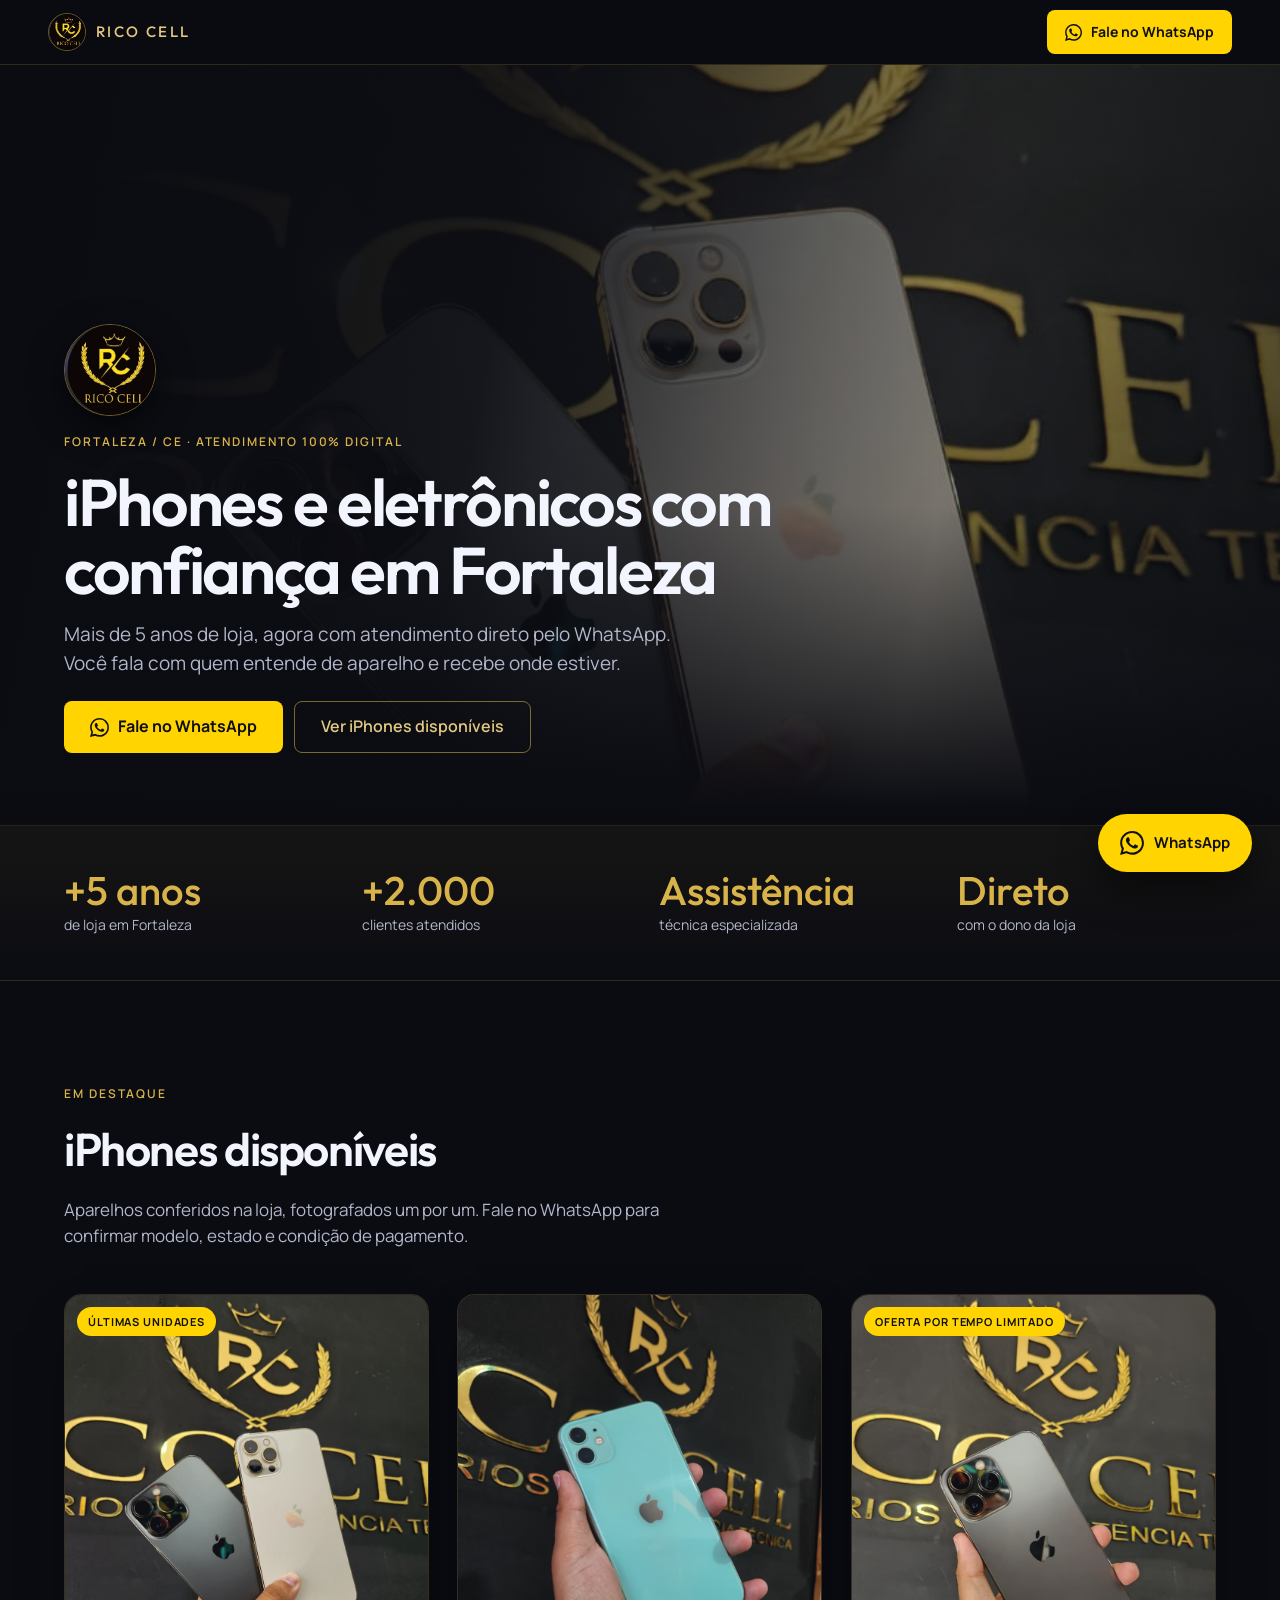
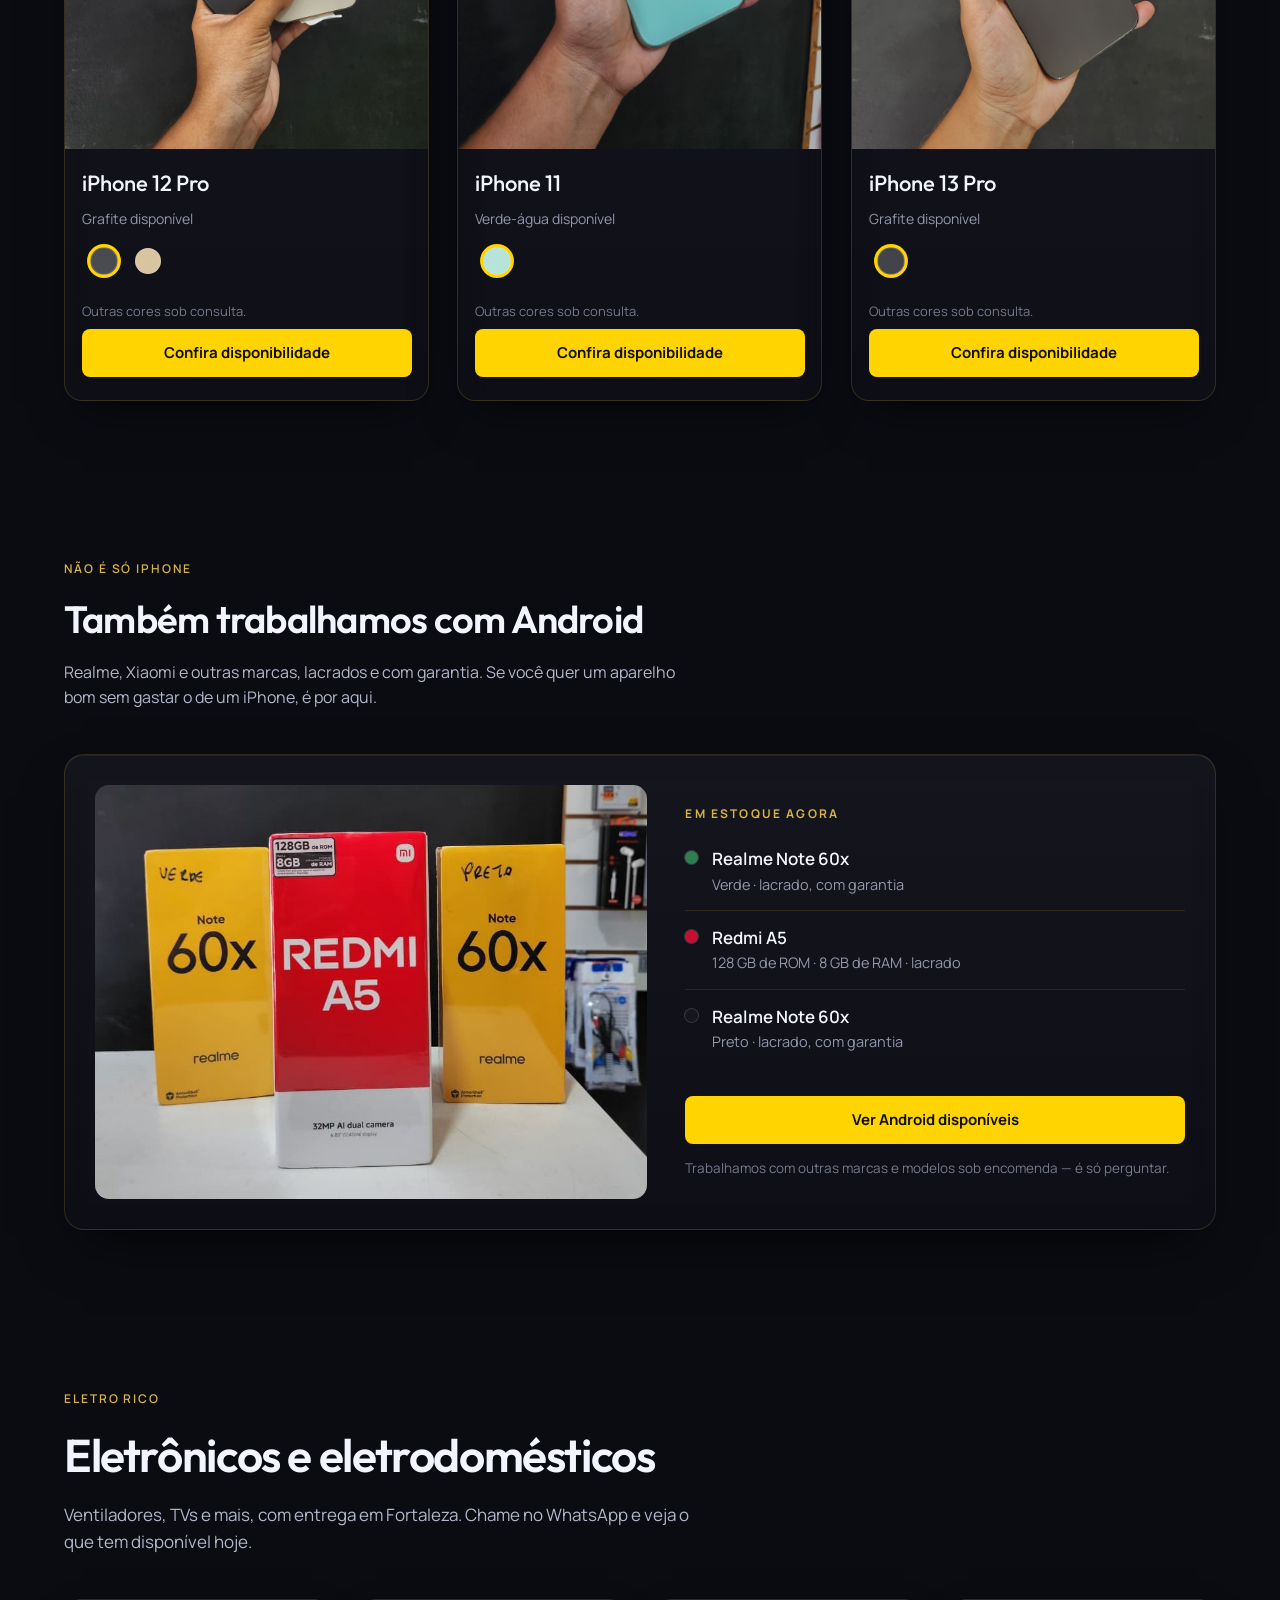
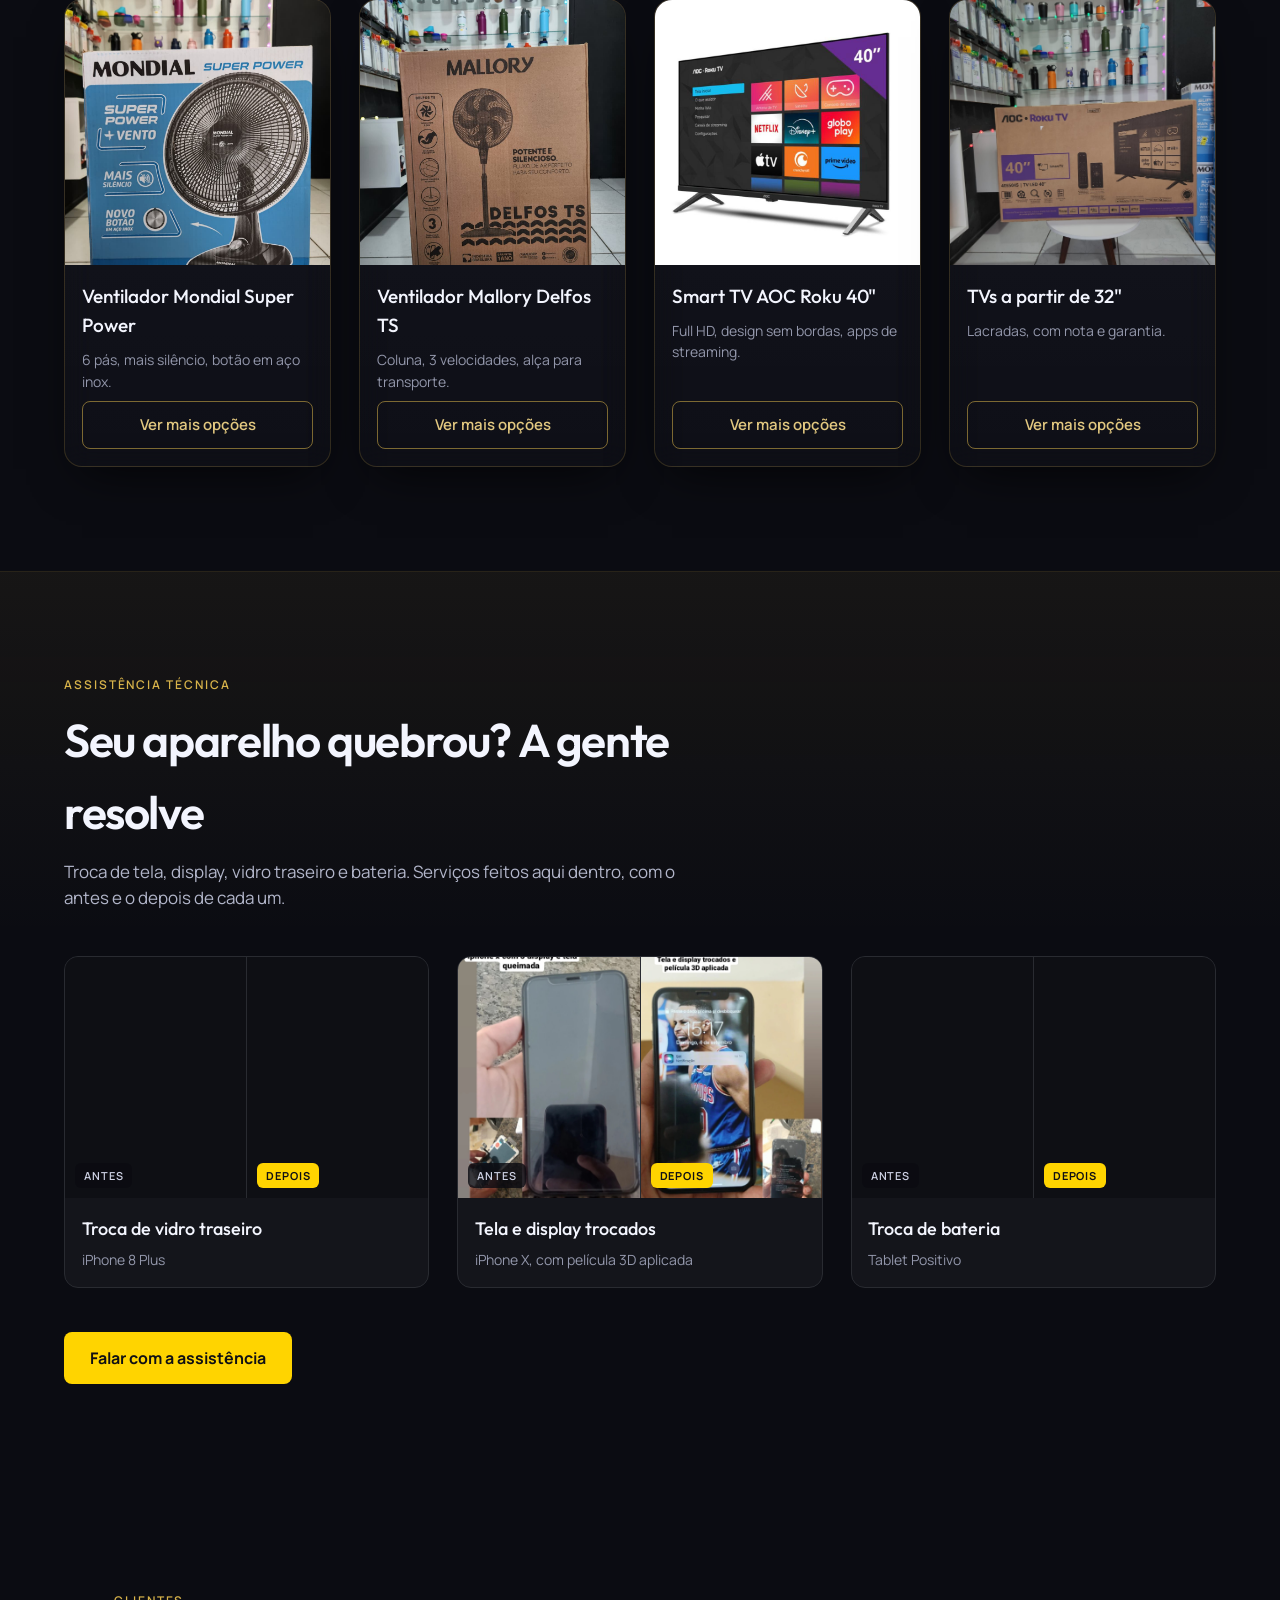
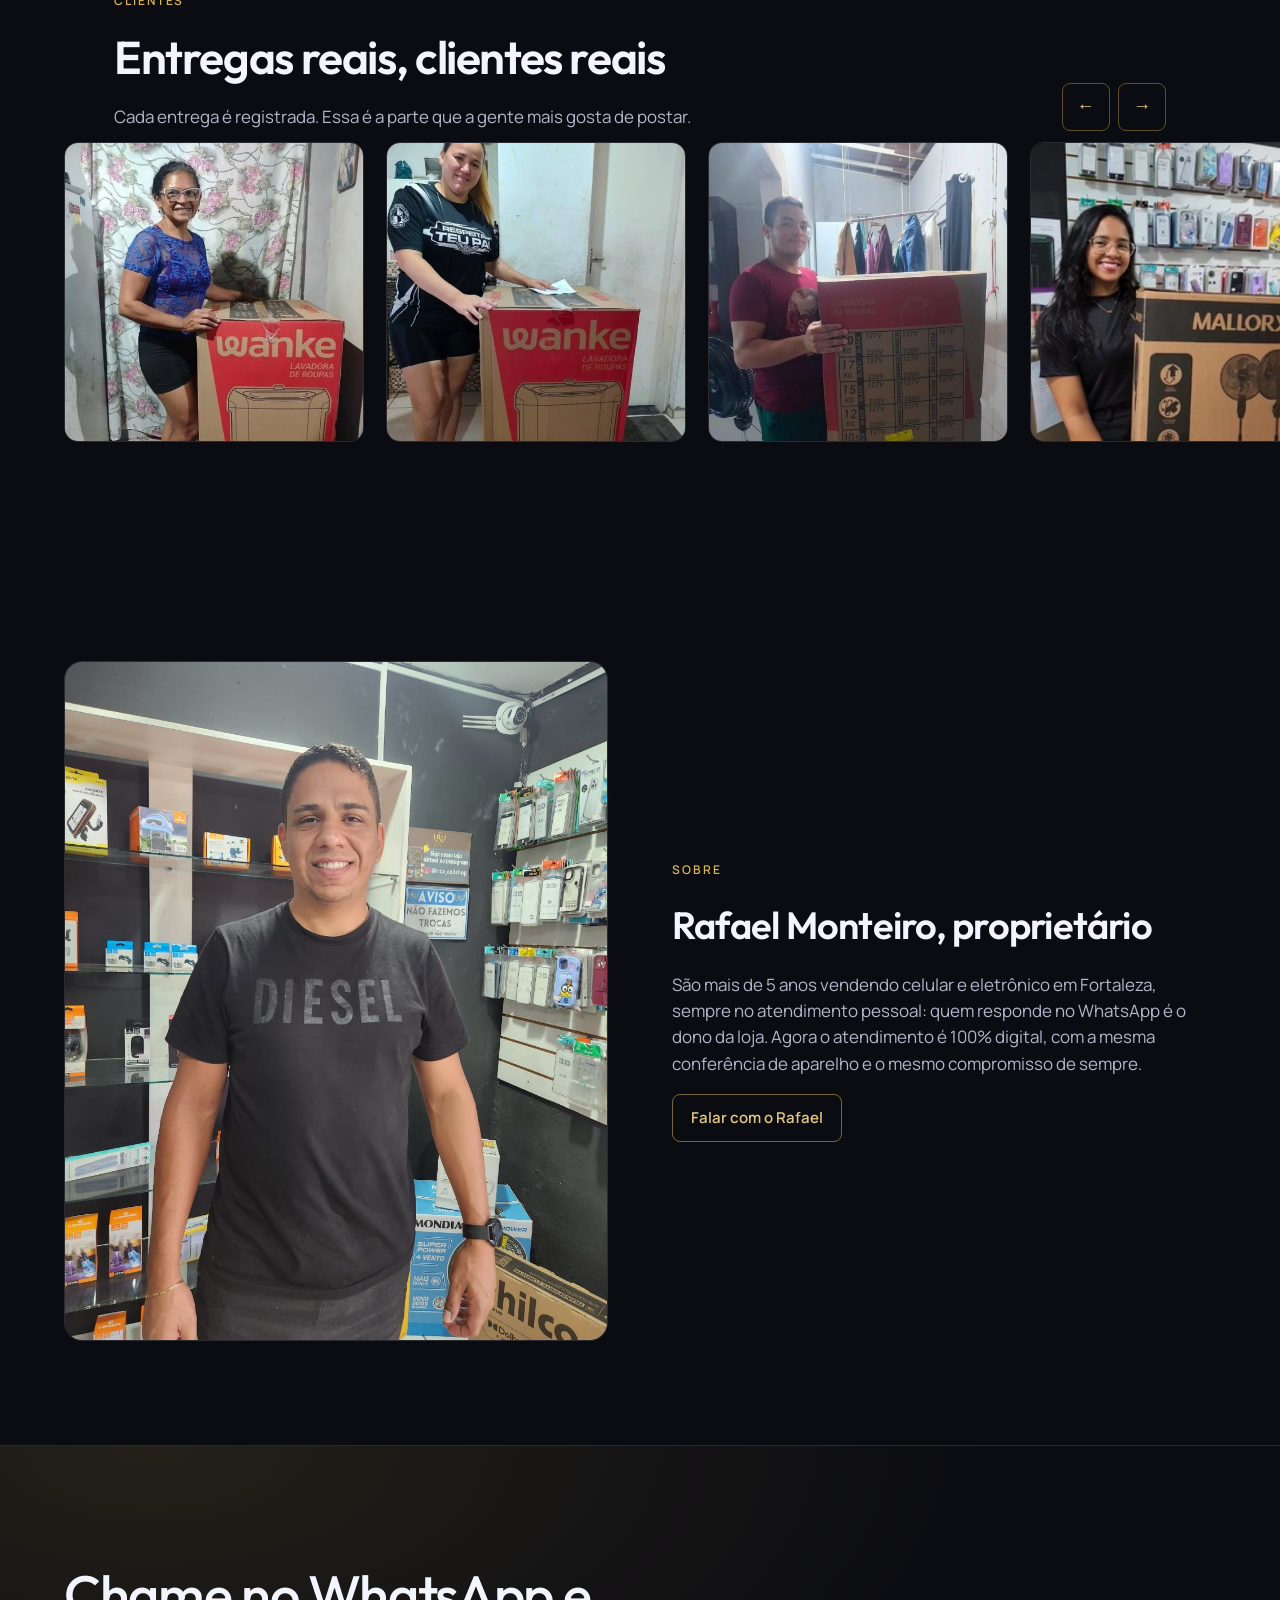
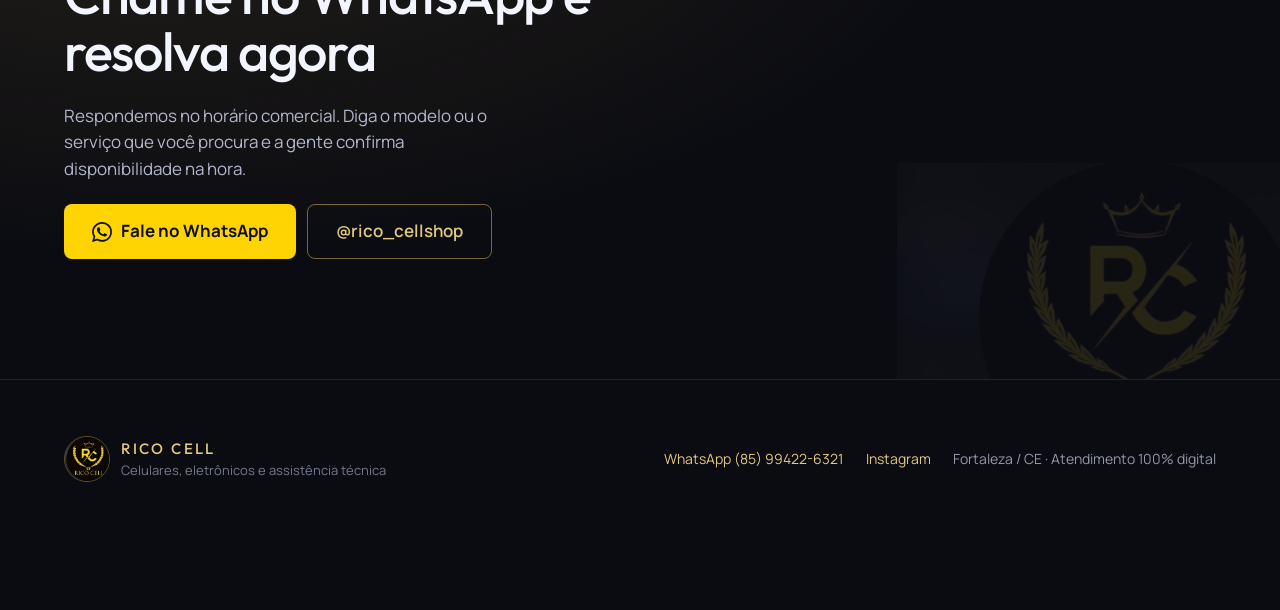
==== commit 5ae7d779: "Repaginada premium (1a passada): fotos honestas e tipografia Site publico apenas — /painel, /api e o" ====
--- a/index.html
+++ b/index.html
@@ -19,7 +19,7 @@
 
 <link rel="preconnect" href="https://fonts.googleapis.com">
 <link rel="preconnect" href="https://fonts.gstatic.com" crossorigin>
-<link rel="stylesheet" href="https://fonts.googleapis.com/css2?family=Inter:wght@400;500;600;700&display=swap">
+<link rel="stylesheet" href="https://fonts.googleapis.com/css2?family=Outfit:wght@400;500;600;700&family=Manrope:wght@400;500;600;700&display=swap">
 <link rel="stylesheet" href="assets/css/styles.css">
 
 <!-- ═══ ESPAÇO RESERVADO — PIXEL META (colar o ID e descomentar) ═══
@@ -133,9 +133,6 @@
         <article class="card card--tilt stack__item" data-tilt>
           <div class="card__media">
             <img class="card__photo lighten" data-foto src="assets/img/produto-iphone12pro-duo.jpg" alt="iPhone 12 Pro grafite e dourado" loading="lazy" decoding="async">
-            <div class="soon-overlay" data-em-breve>
-              <span class="soon-overlay__chip">Foto desta cor em breve</span>
-            </div>
             <span class="badge">Últimas unidades</span>
           </div>
           <div class="card__body card__body--roomy">
@@ -148,13 +145,8 @@
               <button class="swatch" type="button" aria-pressed="false" data-src="assets/img/produto-iphone12pro-duo.jpg" data-label="Dourado disponível" aria-label="Dourado" title="Dourado">
                 <span class="swatch__dot" style="background:#d9c4a0"></span>
               </button>
-              <button class="swatch" type="button" aria-pressed="false" data-mock data-label="Prateado sob consulta" aria-label="Prateado (sob consulta)" title="Prateado — sob consulta">
-                <span class="swatch__dot swatch__dot--mock"></span>
-              </button>
-              <button class="swatch" type="button" aria-pressed="false" data-mock data-label="Azul-pacífico sob consulta" aria-label="Azul-pacífico (sob consulta)" title="Azul-pacífico — sob consulta">
-                <span class="swatch__dot swatch__dot--mock"></span>
-              </button>
-            </div>
+            </div>
+            <p class="card__hint">Outras cores sob consulta.</p>
             <a class="btn btn--wa btn--block" href="https://wa.me/5585994226321?text=Ol%C3%A1!%20Quero%20confirmar%20a%20disponibilidade%20do%20iPhone%2012%20Pro.%20%5Borigem%3A%20iphone-12-pro%5D" target="_blank" rel="noopener">Confira disponibilidade</a>
           </div>
         </article>
@@ -162,9 +154,6 @@
         <article class="card card--tilt stack__item" data-tilt>
           <div class="card__media">
             <img class="card__photo lighten" data-foto src="assets/img/produto-iphone11-verde.jpg" alt="iPhone 11 verde" loading="lazy" decoding="async">
-            <div class="soon-overlay" data-em-breve>
-              <span class="soon-overlay__chip">Foto desta cor em breve</span>
-            </div>
           </div>
           <div class="card__body card__body--roomy">
             <h3 class="card__title">iPhone 11</h3>
@@ -173,16 +162,8 @@
               <button class="swatch" type="button" aria-pressed="true" data-src="assets/img/produto-iphone11-verde.jpg" data-label="Verde-água disponível" aria-label="Verde-água" title="Verde-água">
                 <span class="swatch__dot" style="background:#b7e4d8"></span>
               </button>
-              <button class="swatch" type="button" aria-pressed="false" data-mock data-label="Preto sob consulta" aria-label="Preto (sob consulta)" title="Preto — sob consulta">
-                <span class="swatch__dot swatch__dot--mock"></span>
-              </button>
-              <button class="swatch" type="button" aria-pressed="false" data-mock data-label="Branco sob consulta" aria-label="Branco (sob consulta)" title="Branco — sob consulta">
-                <span class="swatch__dot swatch__dot--mock"></span>
-              </button>
-              <button class="swatch" type="button" aria-pressed="false" data-mock data-label="Vermelho sob consulta" aria-label="Vermelho (sob consulta)" title="Vermelho — sob consulta">
-                <span class="swatch__dot swatch__dot--mock"></span>
-              </button>
-            </div>
+            </div>
+            <p class="card__hint">Outras cores sob consulta.</p>
             <a class="btn btn--wa btn--block" href="https://wa.me/5585994226321?text=Ol%C3%A1!%20Quero%20confirmar%20a%20disponibilidade%20do%20iPhone%2011.%20%5Borigem%3A%20iphone-11%5D" target="_blank" rel="noopener">Confira disponibilidade</a>
           </div>
         </article>
@@ -190,9 +171,6 @@
         <article class="card card--tilt stack__item" data-tilt>
           <div class="card__media">
             <img class="card__photo lighten" data-foto src="assets/img/produto-iphone13pro-grafite.jpg" alt="iPhone 13 Pro grafite" loading="lazy" decoding="async">
-            <div class="soon-overlay" data-em-breve>
-              <span class="soon-overlay__chip">Foto desta cor em breve</span>
-            </div>
             <span class="badge">Oferta por tempo limitado</span>
           </div>
           <div class="card__body card__body--roomy">
@@ -202,16 +180,8 @@
               <button class="swatch" type="button" aria-pressed="true" data-src="assets/img/produto-iphone13pro-grafite.jpg" data-label="Grafite disponível" aria-label="Grafite" title="Grafite">
                 <span class="swatch__dot" style="background:#43444a"></span>
               </button>
-              <button class="swatch" type="button" aria-pressed="false" data-mock data-label="Dourado sob consulta" aria-label="Dourado (sob consulta)" title="Dourado — sob consulta">
-                <span class="swatch__dot swatch__dot--mock"></span>
-              </button>
-              <button class="swatch" type="button" aria-pressed="false" data-mock data-label="Prateado sob consulta" aria-label="Prateado (sob consulta)" title="Prateado — sob consulta">
-                <span class="swatch__dot swatch__dot--mock"></span>
-              </button>
-              <button class="swatch" type="button" aria-pressed="false" data-mock data-label="Azul-serra sob consulta" aria-label="Azul-serra (sob consulta)" title="Azul-serra — sob consulta">
-                <span class="swatch__dot swatch__dot--mock"></span>
-              </button>
-            </div>
+            </div>
+            <p class="card__hint">Outras cores sob consulta.</p>
             <a class="btn btn--wa btn--block" href="https://wa.me/5585994226321?text=Ol%C3%A1!%20Quero%20confirmar%20a%20disponibilidade%20do%20iPhone%2013%20Pro.%20%5Borigem%3A%20iphone-13-pro%5D" target="_blank" rel="noopener">Confira disponibilidade</a>
           </div>
         </article>
@@ -226,43 +196,30 @@
         <h2 class="section-title section-title--sm">Também trabalhamos com Android</h2>
         <p class="section-lead section-lead--sm">Realme, Xiaomi e outras marcas, lacrados e com garantia. Se você quer um aparelho bom sem gastar o de um iPhone, é por aqui.</p>
       </div>
-      <div class="card-grid card-grid--compact">
-        <article class="card card--tilt" data-tilt>
-          <div class="card__media">
-            <img class="card__photo card__photo--crop card__photo--crop-left lighten" src="assets/img/produto-celulares-android-balcao.jpg" alt="Realme Note 60x verde no balcão da Rico Cell" loading="lazy" decoding="async">
-            <span class="badge badge--soon">Foto individual em breve</span>
-          </div>
-          <div class="card__body card__body--roomy">
-            <h3 class="card__title card__title--sm">Realme Note 60x</h3>
-            <p class="card__meta">Verde. Lacrado, com garantia.</p>
-            <a class="btn btn--wa btn--block btn--nowrap" href="https://wa.me/5585994226321?text=Ol%C3%A1!%20Quero%20o%20Realme%20Note%2060x%20verde.%20%5Borigem%3A%20android-realme-verde%5D" target="_blank" rel="noopener">Confira disponibilidade</a>
-          </div>
-        </article>
-
-        <article class="card card--tilt" data-tilt>
-          <div class="card__media">
-            <img class="card__photo card__photo--crop card__photo--crop-center lighten" src="assets/img/produto-celulares-android-balcao.jpg" alt="Redmi A5 128 GB no balcão da Rico Cell" loading="lazy" decoding="async">
-            <span class="badge">Últimas unidades</span>
-            <span class="badge badge--soon">Foto individual em breve</span>
-          </div>
-          <div class="card__body card__body--roomy">
-            <h3 class="card__title card__title--sm">Redmi A5</h3>
-            <p class="card__meta">128 GB de ROM, 8 GB de RAM. Lacrado.</p>
-            <a class="btn btn--wa btn--block btn--nowrap" href="https://wa.me/5585994226321?text=Ol%C3%A1!%20Quero%20o%20Redmi%20A5%20128%20GB.%20%5Borigem%3A%20android-redmi-a5%5D" target="_blank" rel="noopener">Confira disponibilidade</a>
-          </div>
-        </article>
-
-        <article class="card card--tilt" data-tilt>
-          <div class="card__media">
-            <img class="card__photo card__photo--crop card__photo--crop-right lighten" src="assets/img/produto-celulares-android-balcao.jpg" alt="Realme Note 60x preto no balcão da Rico Cell" loading="lazy" decoding="async">
-            <span class="badge badge--soon">Foto individual em breve</span>
-          </div>
-          <div class="card__body card__body--roomy">
-            <h3 class="card__title card__title--sm">Realme Note 60x</h3>
-            <p class="card__meta">Preto. Lacrado, com garantia.</p>
-            <a class="btn btn--wa btn--block btn--nowrap" href="https://wa.me/5585994226321?text=Ol%C3%A1!%20Quero%20o%20Realme%20Note%2060x%20preto.%20%5Borigem%3A%20android-realme-preto%5D" target="_blank" rel="noopener">Confira disponibilidade</a>
-          </div>
-        </article>
+      <div class="vitrine">
+        <figure class="vitrine__media">
+          <img src="assets/img/android-vitrine.jpg" width="840" height="630" alt="Realme Note 60x verde, Redmi A5 e Realme Note 60x preto lacrados no balcão da Rico Cell" loading="lazy" decoding="async">
+        </figure>
+        <div class="vitrine__body">
+          <p class="vitrine__kicker">Em estoque agora</p>
+          <ul class="vitrine__list">
+            <li>
+              <span class="vitrine__dot" style="--dot:#2f7d52"></span>
+              <div><strong>Realme Note 60x</strong><em>Verde · lacrado, com garantia</em></div>
+            </li>
+            <li>
+              <span class="vitrine__dot" style="--dot:#c8102e"></span>
+              <div><strong>Redmi A5</strong><em>128 GB de ROM · 8 GB de RAM · lacrado</em></div>
+            </li>
+            <li>
+              <span class="vitrine__dot" style="--dot:#17181d"></span>
+              <div><strong>Realme Note 60x</strong><em>Preto · lacrado, com garantia</em></div>
+            </li>
+          </ul>
+          <a class="btn btn--wa btn--block" href="https://wa.me/5585994226321?text=Ol%C3%A1!%20Quero%20ver%20os%20Android%20dispon%C3%ADveis.%20%5Borigem%3A%20android%5D" target="_blank" rel="noopener">Ver Android disponíveis</a>
+          <p class="vitrine__note">Trabalhamos com outras marcas e modelos sob encomenda — é só perguntar.</p>
+        </div>
+      </div>
       </div>
     </div>
   </section>
@@ -403,16 +360,16 @@
     </div>
     <div class="depo__track" data-depo-track>
       <figure class="depo__item">
-        <img src="assets/img/depoimento-cliente-lavadora-01.jpg" alt="Cliente recebendo lavadora de roupas Wanke" loading="lazy" decoding="async">
+        <img src="assets/img/cliente-01.jpg" width="586" height="586" alt="Cliente recebendo lavadora de roupas Wanke" loading="lazy" decoding="async">
       </figure>
       <figure class="depo__item">
-        <img src="assets/img/depoimento-cliente-lavadora-02.jpg" alt="Cliente satisfeita com lavadora entregue em casa" loading="lazy" decoding="async">
+        <img src="assets/img/cliente-02.jpg" width="586" height="586" alt="Cliente satisfeita com lavadora entregue em casa" loading="lazy" decoding="async">
       </figure>
       <figure class="depo__item">
-        <img src="assets/img/depoimento-cliente-lavadora-03.jpg" alt="Cliente recebendo lavadora de roupas" loading="lazy" decoding="async">
+        <img src="assets/img/cliente-03.jpg" width="586" height="586" alt="Cliente recebendo lavadora de roupas" loading="lazy" decoding="async">
       </figure>
       <figure class="depo__item">
-        <img src="assets/img/depoimento-cliente-ventilador-01.jpg" alt="Cliente com ventilador Mallory na loja" loading="lazy" decoding="async">
+        <img src="assets/img/cliente-04.jpg" width="586" height="586" alt="Cliente com ventilador Mallory na loja" loading="lazy" decoding="async">
       </figure>
     </div>
   </section>
--- a/assets/css/styles.css
+++ b/assets/css/styles.css
@@ -16,8 +16,8 @@
   --color-neutral-600: #75798c;
   --color-neutral-900: #292b31;
 
-  --font-heading: "Inter", system-ui, sans-serif;
-  --font-body: "Inter", system-ui, sans-serif;
+  --font-heading: "Outfit", system-ui, sans-serif;
+  --font-body: "Manrope", system-ui, sans-serif;
 
   --space-1: 2.8px;
   --space-2: 5.6px;
@@ -128,7 +128,8 @@
 
 .section-title {
   font-size: clamp(28px, 4.6vw, 46px);
-  letter-spacing: -.022em;
+  letter-spacing: -.03em;
+  font-weight: 600;
   color: var(--rc-title);
 }
 .section-title--sm { font-size: clamp(26px, 3.6vw, 38px); letter-spacing: -.02em; }
@@ -272,9 +273,10 @@
 }
 
 .hero__title {
-  font-size: clamp(34px, 6.4vw, 62px);
-  line-height: 1.04;
-  letter-spacing: -.025em;
+  font-size: clamp(36px, 6.6vw, 66px);
+  line-height: 1.02;
+  letter-spacing: -.035em;
+  font-weight: 600;
   color: var(--rc-title);
   text-wrap: pretty;
 }
@@ -339,11 +341,14 @@
 .card {
   display: flex;
   flex-direction: column;
-  background: var(--rc-surface);
-  border: 1px solid var(--color-neutral-900);
-  border-radius: 14px;
+  background: linear-gradient(180deg, rgba(255,255,255,.045), rgba(255,255,255,.015));
+  backdrop-filter: blur(14px) saturate(130%);
+  -webkit-backdrop-filter: blur(14px) saturate(130%);
+  border: 1px solid var(--rc-hairline);
+  border-radius: 18px;
   overflow: hidden;
-  box-shadow: 0 14px 34px rgba(0, 0, 0, .5);
+  box-shadow: 0 20px 46px -18px rgba(0,0,0,.75), inset 0 1px 0 rgba(255,255,255,.06);
+  transition: border-color .35s ease, transform .35s ease, box-shadow .35s ease;
 }
 .card--tilt { will-change: transform; }
 
@@ -407,39 +412,6 @@
   white-space: nowrap;
 }
 
-.badge--soon {
-  top: auto;
-  bottom: 12px;
-  padding: 5px 10px;
-  background: rgba(11, 12, 18, .86);
-  border: 1px solid rgba(216, 179, 74, .35);
-  color: var(--rc-gold-soft);
-  font-size: 10px;
-  font-weight: 600;
-}
-
-.soon-overlay {
-  display: none;
-  position: absolute;
-  inset: 0;
-  align-items: center;
-  justify-content: center;
-  pointer-events: none;
-}
-.soon-overlay.is-visible { display: flex; }
-
-.soon-overlay__chip {
-  padding: 8px 14px;
-  border-radius: 999px;
-  background: rgba(11, 12, 18, .86);
-  border: 1px solid rgba(216, 179, 74, .4);
-  color: var(--rc-gold-soft);
-  font-size: 11px;
-  font-weight: 600;
-  letter-spacing: .08em;
-  text-transform: uppercase;
-}
-
 /* — Seletor de cores ------------------------------------------------------ */
 
 .swatches {
@@ -467,10 +439,6 @@
   border-radius: 50%;
   border: 1px solid rgba(243, 245, 254, .2);
   transition: box-shadow .18s ease, transform .18s ease;
-}
-.swatch__dot--mock {
-  background: var(--color-neutral-400);
-  border: 1px dashed rgba(11, 12, 18, .35);
 }
 
 .swatch[aria-pressed="true"] .swatch__dot {
@@ -814,3 +782,47 @@
   .depo__track { scroll-behavior: auto; }
   * { transition-duration: .01ms !important; }
 }
+
+/* ---------- Vitrine Android ----------
+   Antes eram 3 cards recortados da MESMA foto, cada um com o selo
+   "foto individual em breve". A foto mostra os três aparelhos de
+   verdade, então vira um bloco só, honesto. */
+.vitrine {
+  display: grid;
+  grid-template-columns: 1.05fr .95fr;
+  gap: clamp(20px, 3vw, 44px);
+  align-items: center;
+  padding: clamp(18px, 2.4vw, 30px);
+  border: 1px solid var(--rc-hairline);
+  border-radius: 20px;
+  background: linear-gradient(180deg, rgba(255,255,255,.04), rgba(255,255,255,.012));
+  backdrop-filter: blur(14px) saturate(130%);
+  -webkit-backdrop-filter: blur(14px) saturate(130%);
+  box-shadow: 0 24px 54px -20px rgba(0,0,0,.8), inset 0 1px 0 rgba(255,255,255,.05);
+}
+.vitrine__media { margin: 0; border-radius: 14px; overflow: hidden; }
+.vitrine__media img { width: 100%; height: auto; display: block; }
+.vitrine__kicker {
+  font-size: 12px; font-weight: 700; letter-spacing: .18em; text-transform: uppercase;
+  color: var(--rc-gold); margin: 0 0 var(--space-8);
+}
+.vitrine__list { list-style: none; margin: 0 0 var(--space-8); padding: 0; }
+.vitrine__list li {
+  display: grid; grid-template-columns: auto 1fr; gap: 14px; align-items: start;
+  padding: 14px 0; border-top: 1px solid var(--rc-hairline-soft);
+}
+.vitrine__list li:first-child { border-top: 0; padding-top: 0; }
+.vitrine__dot {
+  width: 13px; height: 13px; border-radius: 50%; margin-top: 5px;
+  background: var(--dot); box-shadow: 0 0 0 1px rgba(255,255,255,.16);
+}
+.vitrine__list strong { display: block; color: var(--rc-title); font-size: 17px; font-weight: 600; }
+.vitrine__list em { font-style: normal; color: var(--color-neutral-500); font-size: 14.5px; }
+.vitrine__note { color: var(--color-neutral-600); font-size: 13.5px; margin: 14px 0 0; }
+
+/* linha que substitui as bolinhas de cor "sob consulta" */
+.card__hint { color: var(--color-neutral-600); font-size: 13px; margin: 10px 0 0; }
+
+@media (max-width: 860px) {
+  .vitrine { grid-template-columns: 1fr; }
+}
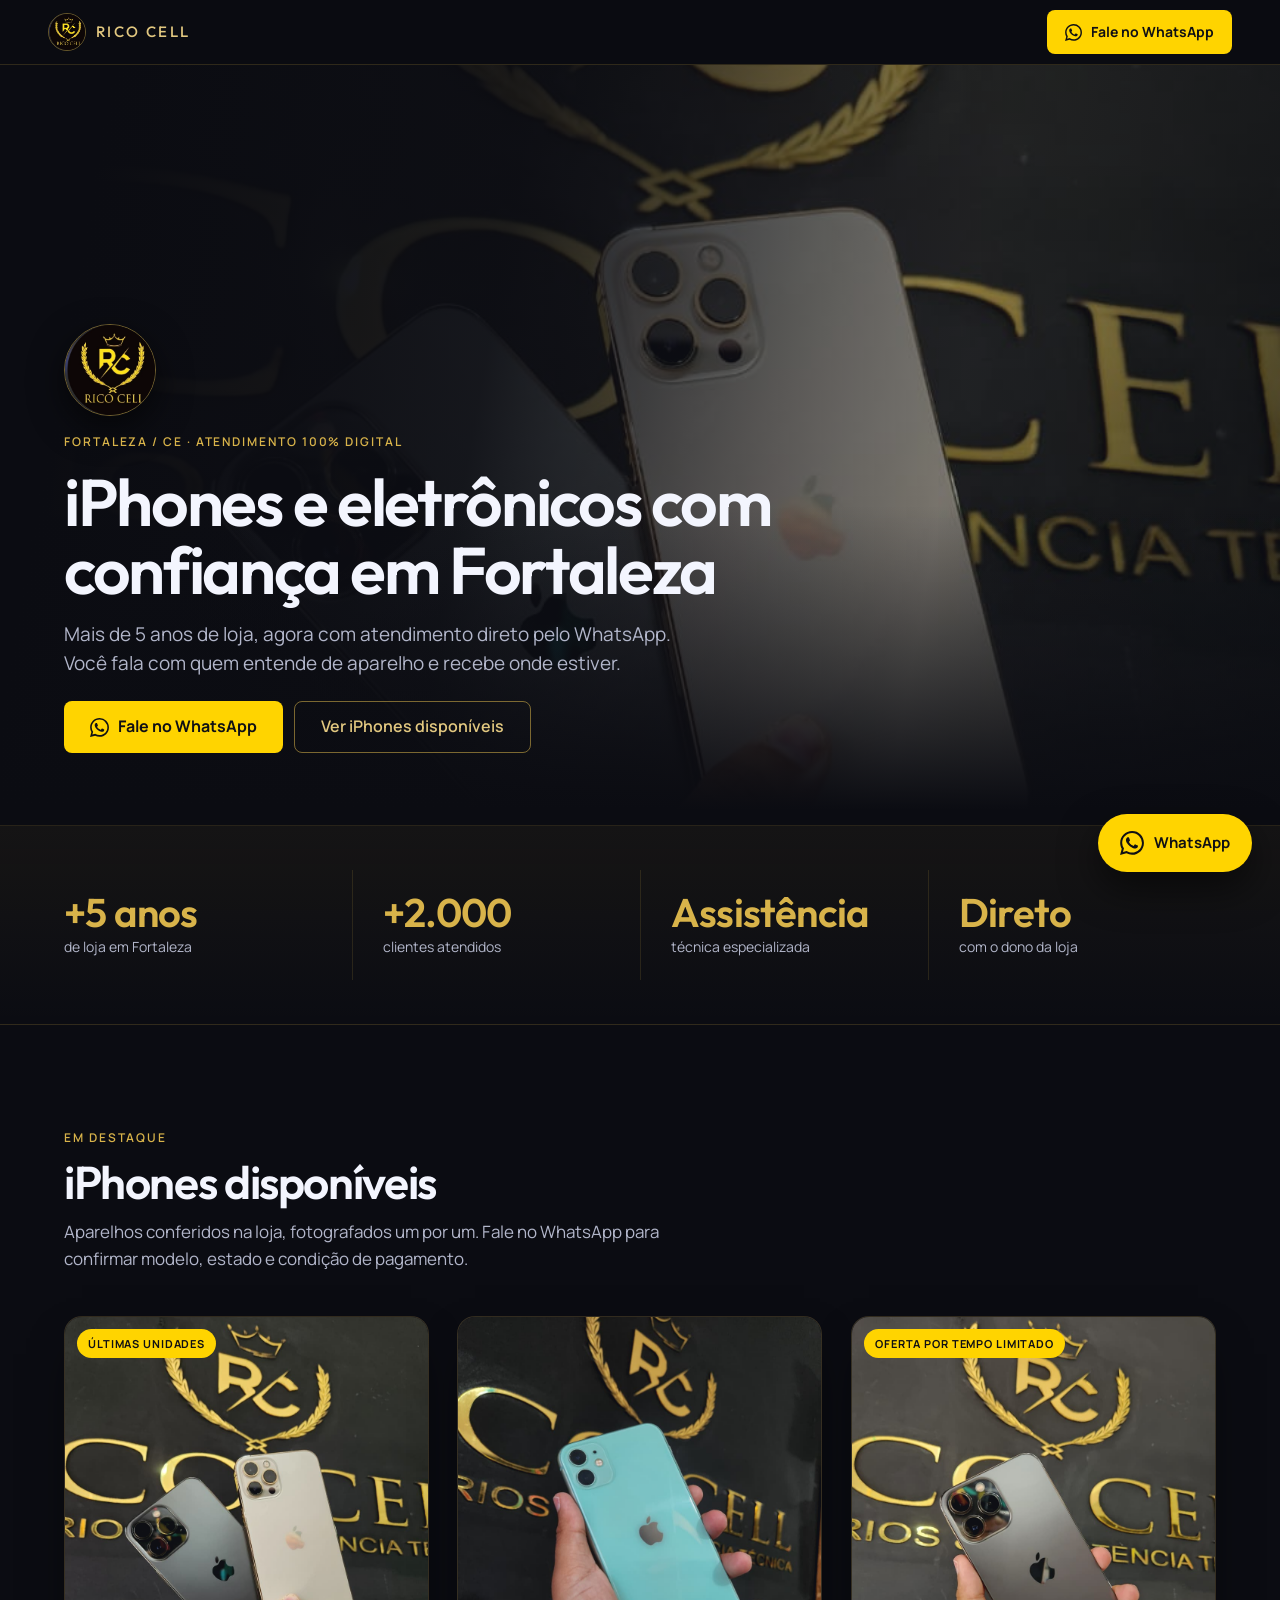
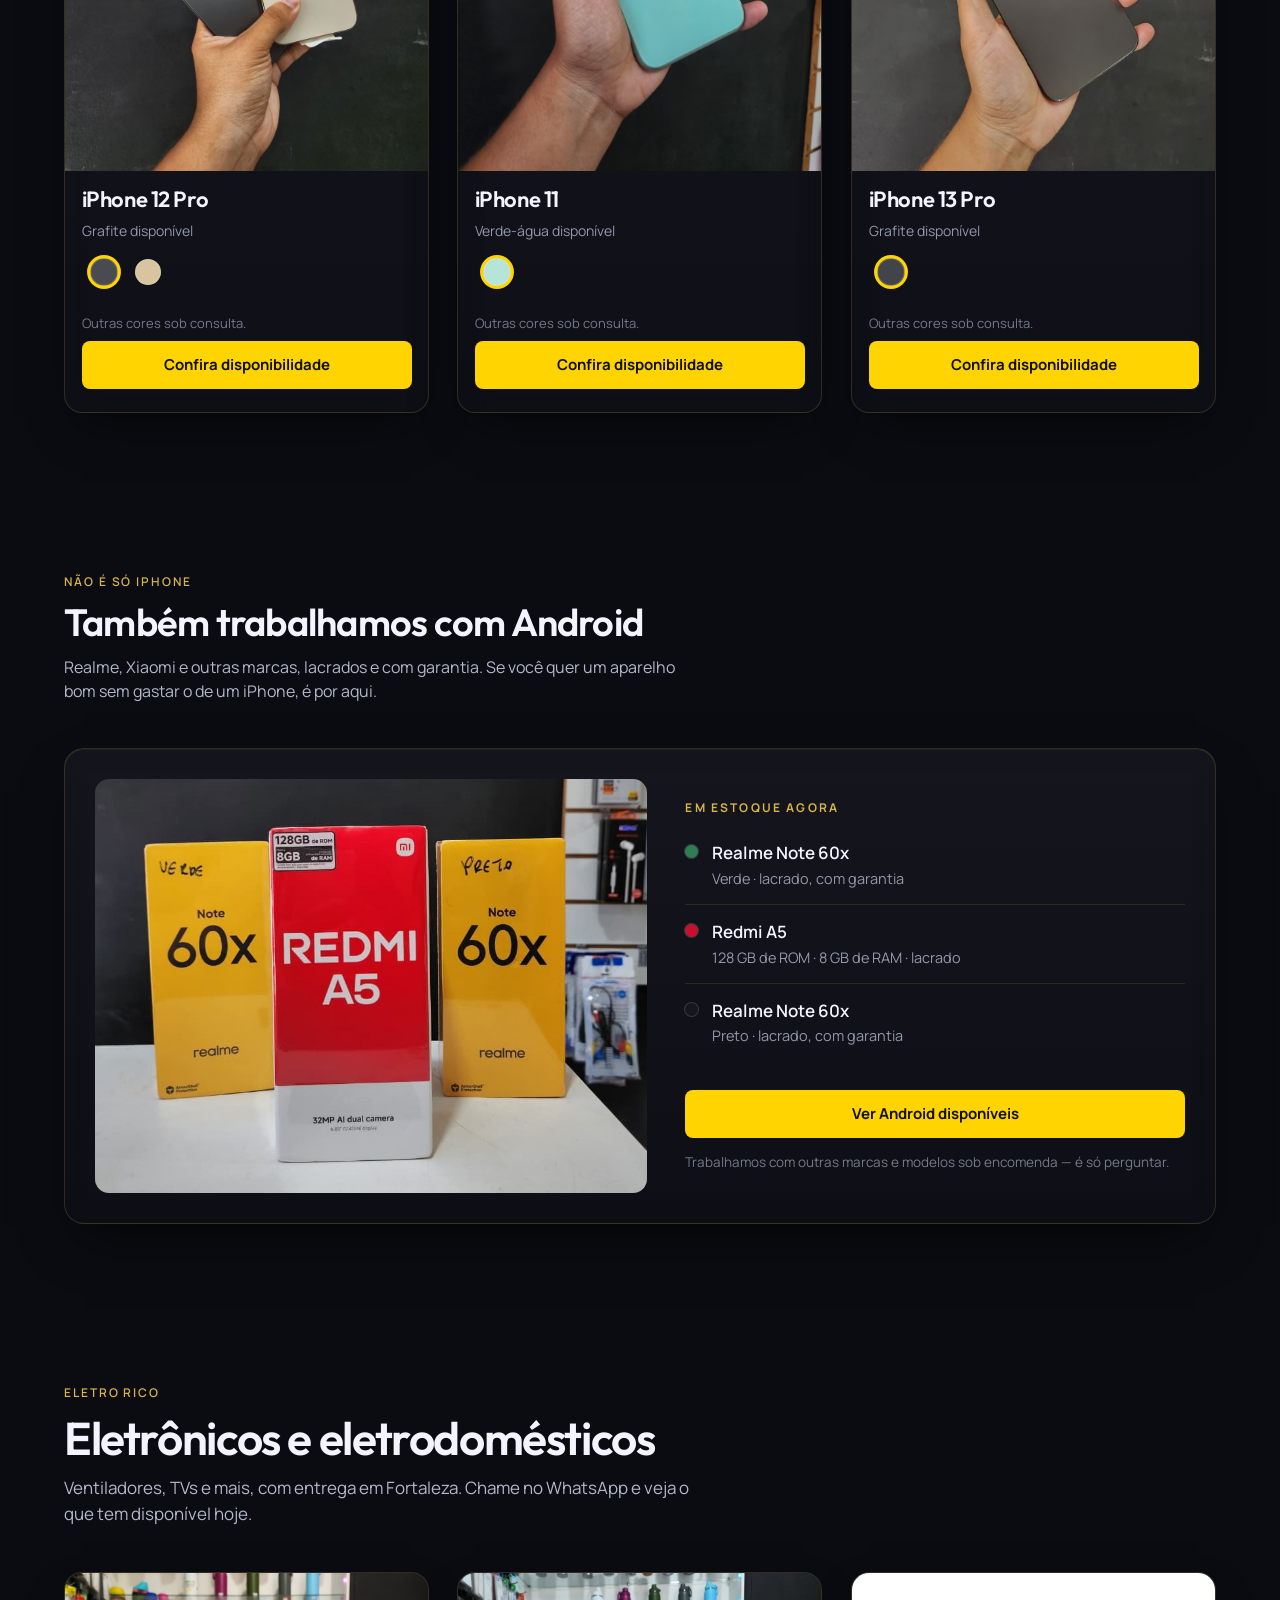
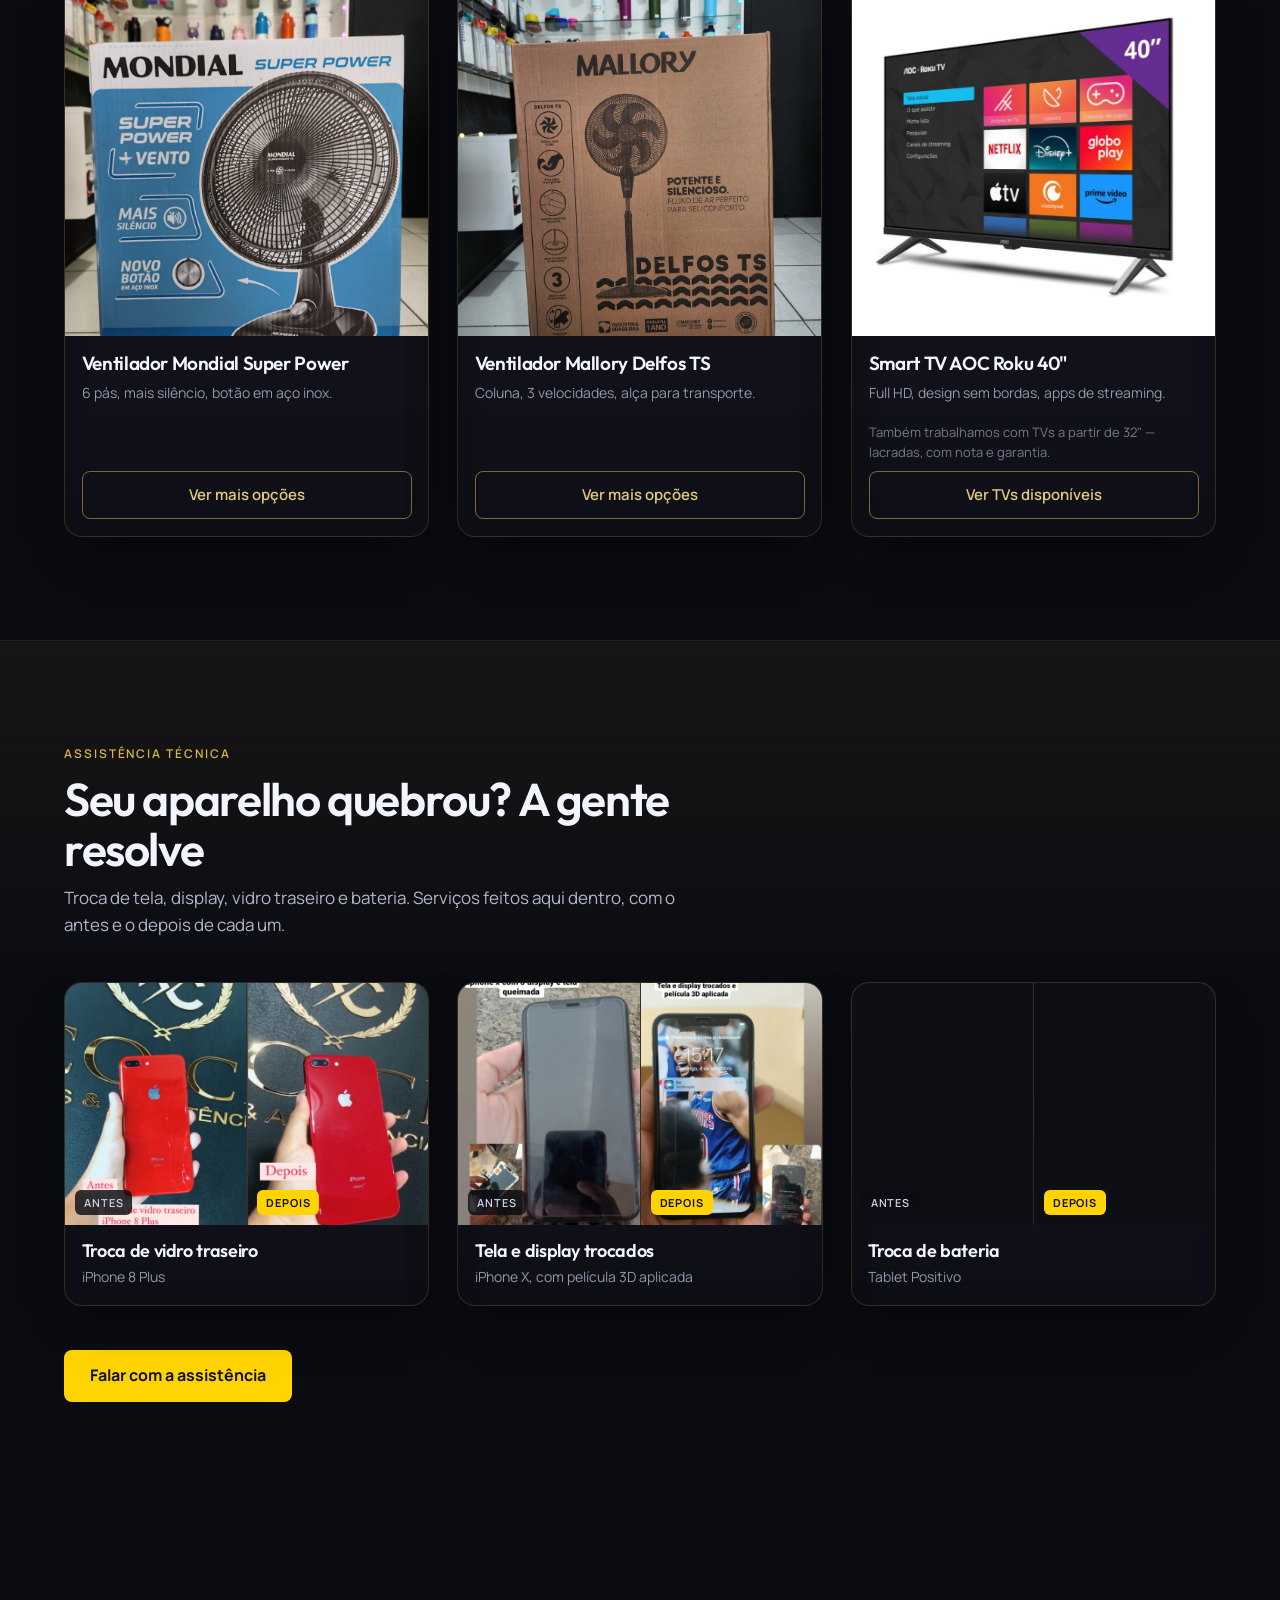
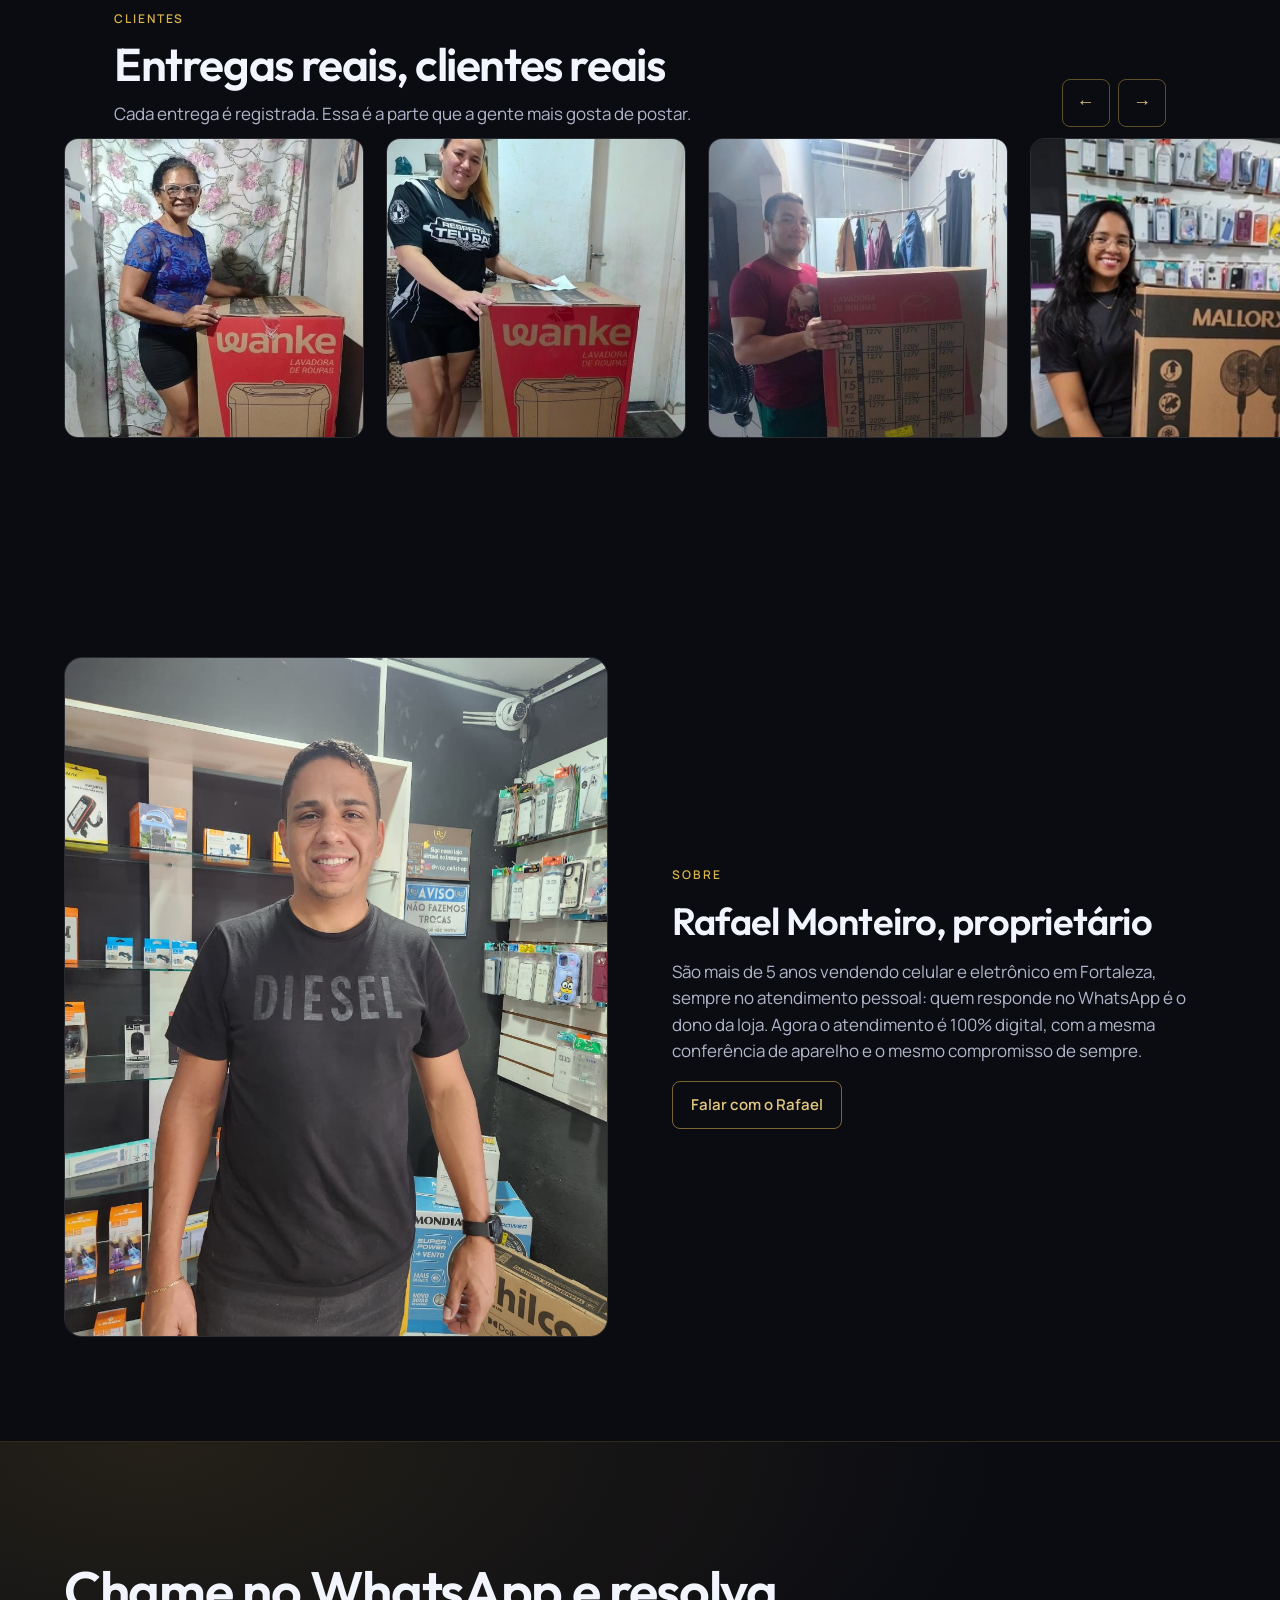
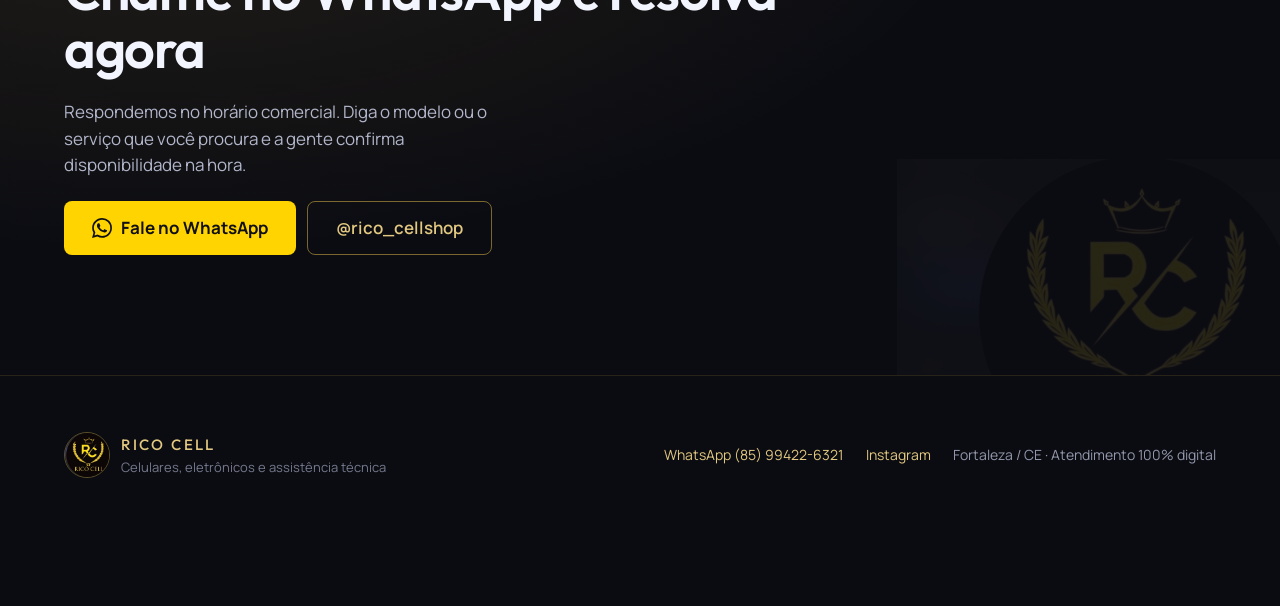
==== commit 0e60cd4f: "Repaginada premium (2a passada): secoes restantes e acabamento - Eletronicos: eram 4 cards, mas o qu" ====
--- a/index.html
+++ b/index.html
@@ -261,18 +261,8 @@
           <div class="card__body">
             <h3 class="card__title card__title--xs">Smart TV AOC Roku 40"</h3>
             <p class="card__meta">Full HD, design sem bordas, apps de streaming.</p>
-            <a class="btn btn--outline btn--block" href="https://wa.me/5585994226321?text=Ol%C3%A1!%20Quero%20a%20Smart%20TV%20AOC%20Roku%2040.%20%5Borigem%3A%20tv-aoc%5D" target="_blank" rel="noopener">Ver mais opções</a>
-          </div>
-        </article>
-
-        <article class="card card--tilt stack__item" data-tilt>
-          <div class="card__media card__media--square">
-            <img class="card__photo" src="assets/img/produto-tv-aoc-caixa.jpg" alt="TV AOC 40 polegadas na caixa, na loja" loading="lazy" decoding="async">
-          </div>
-          <div class="card__body">
-            <h3 class="card__title card__title--xs">TVs a partir de 32"</h3>
-            <p class="card__meta">Lacradas, com nota e garantia.</p>
-            <a class="btn btn--outline btn--block" href="https://wa.me/5585994226321?text=Ol%C3%A1!%20Quero%20ver%20as%20TVs%20dispon%C3%ADveis.%20%5Borigem%3A%20tvs%5D" target="_blank" rel="noopener">Ver mais opções</a>
+            <p class="card__hint">Também trabalhamos com TVs a partir de 32" — lacradas, com nota e garantia.</p>
+            <a class="btn btn--outline btn--block" href="https://wa.me/5585994226321?text=Ol%C3%A1!%20Quero%20ver%20as%20TVs%20dispon%C3%ADveis.%20%5Borigem%3A%20tvs%5D" target="_blank" rel="noopener">Ver TVs disponíveis</a>
           </div>
         </article>
       </div>
--- a/assets/css/styles.css
+++ b/assets/css/styles.css
@@ -75,7 +75,11 @@
 
 h1, h2, h3 {
   font-family: var(--font-heading);
-  font-weight: 500;
+  font-weight: 600;
+  /* sem isto os titulos herdavam a entrelinha do corpo e abriam um vao
+     enorme entre as linhas de um titulo de duas linhas */
+  line-height: 1.08;
+  letter-spacing: -.02em;
   margin: 0;
 }
 
@@ -308,8 +312,13 @@
 .stats__grid {
   display: grid;
   grid-template-columns: repeat(auto-fit, minmax(190px, 1fr));
-  gap: clamp(20px, 3vw, 40px);
-}
+  gap: 0;
+}
+.stats__grid .stat {
+  padding: clamp(14px, 2vw, 22px) clamp(16px, 2.4vw, 30px);
+  border-left: 1px solid var(--rc-hairline-soft);
+}
+.stats__grid .stat:first-child { border-left: 0; padding-left: 0; }
 
 .stat {
   display: flex;
@@ -318,9 +327,10 @@
 }
 .stat__value {
   font-family: var(--font-heading);
-  font-weight: 500;
+  font-weight: 600;
   font-size: clamp(30px, 4vw, 40px);
   line-height: 1;
+  letter-spacing: -.02em;
   color: var(--rc-gold);
 }
 .stat__label {
@@ -449,17 +459,20 @@
 /* — Assistência técnica: antes / depois ----------------------------------- */
 
 .repair-card {
-  background: var(--rc-surface);
-  border: 1px solid var(--color-neutral-900);
-  border-radius: 14px;
+  background: linear-gradient(180deg, rgba(255,255,255,.04), rgba(255,255,255,.012));
+  backdrop-filter: blur(14px) saturate(130%);
+  -webkit-backdrop-filter: blur(14px) saturate(130%);
+  border: 1px solid var(--rc-hairline);
+  border-radius: 18px;
   overflow: hidden;
+  box-shadow: 0 20px 46px -18px rgba(0,0,0,.7), inset 0 1px 0 rgba(255,255,255,.05);
 }
 
 .ba {
   display: grid;
   grid-template-columns: 1fr 1fr;
   gap: 1px;
-  background: var(--color-neutral-900);
+  background: var(--rc-hairline);
 }
 
 .ba__side {
@@ -826,3 +839,14 @@
 @media (max-width: 860px) {
   .vitrine { grid-template-columns: 1fr; }
 }
+
+/* resposta ao hover — antes o card era inerte */
+.card:hover, .repair-card:hover {
+  transform: translateY(-4px);
+  border-color: rgba(216, 179, 74, .42);
+  box-shadow: 0 30px 60px -20px rgba(0,0,0,.85), inset 0 1px 0 rgba(255,255,255,.08);
+}
+@media (prefers-reduced-motion: reduce) {
+  .card:hover, .repair-card:hover { transform: none; }
+}
+.repair-card { transition: border-color .35s ease, transform .35s ease, box-shadow .35s ease; }
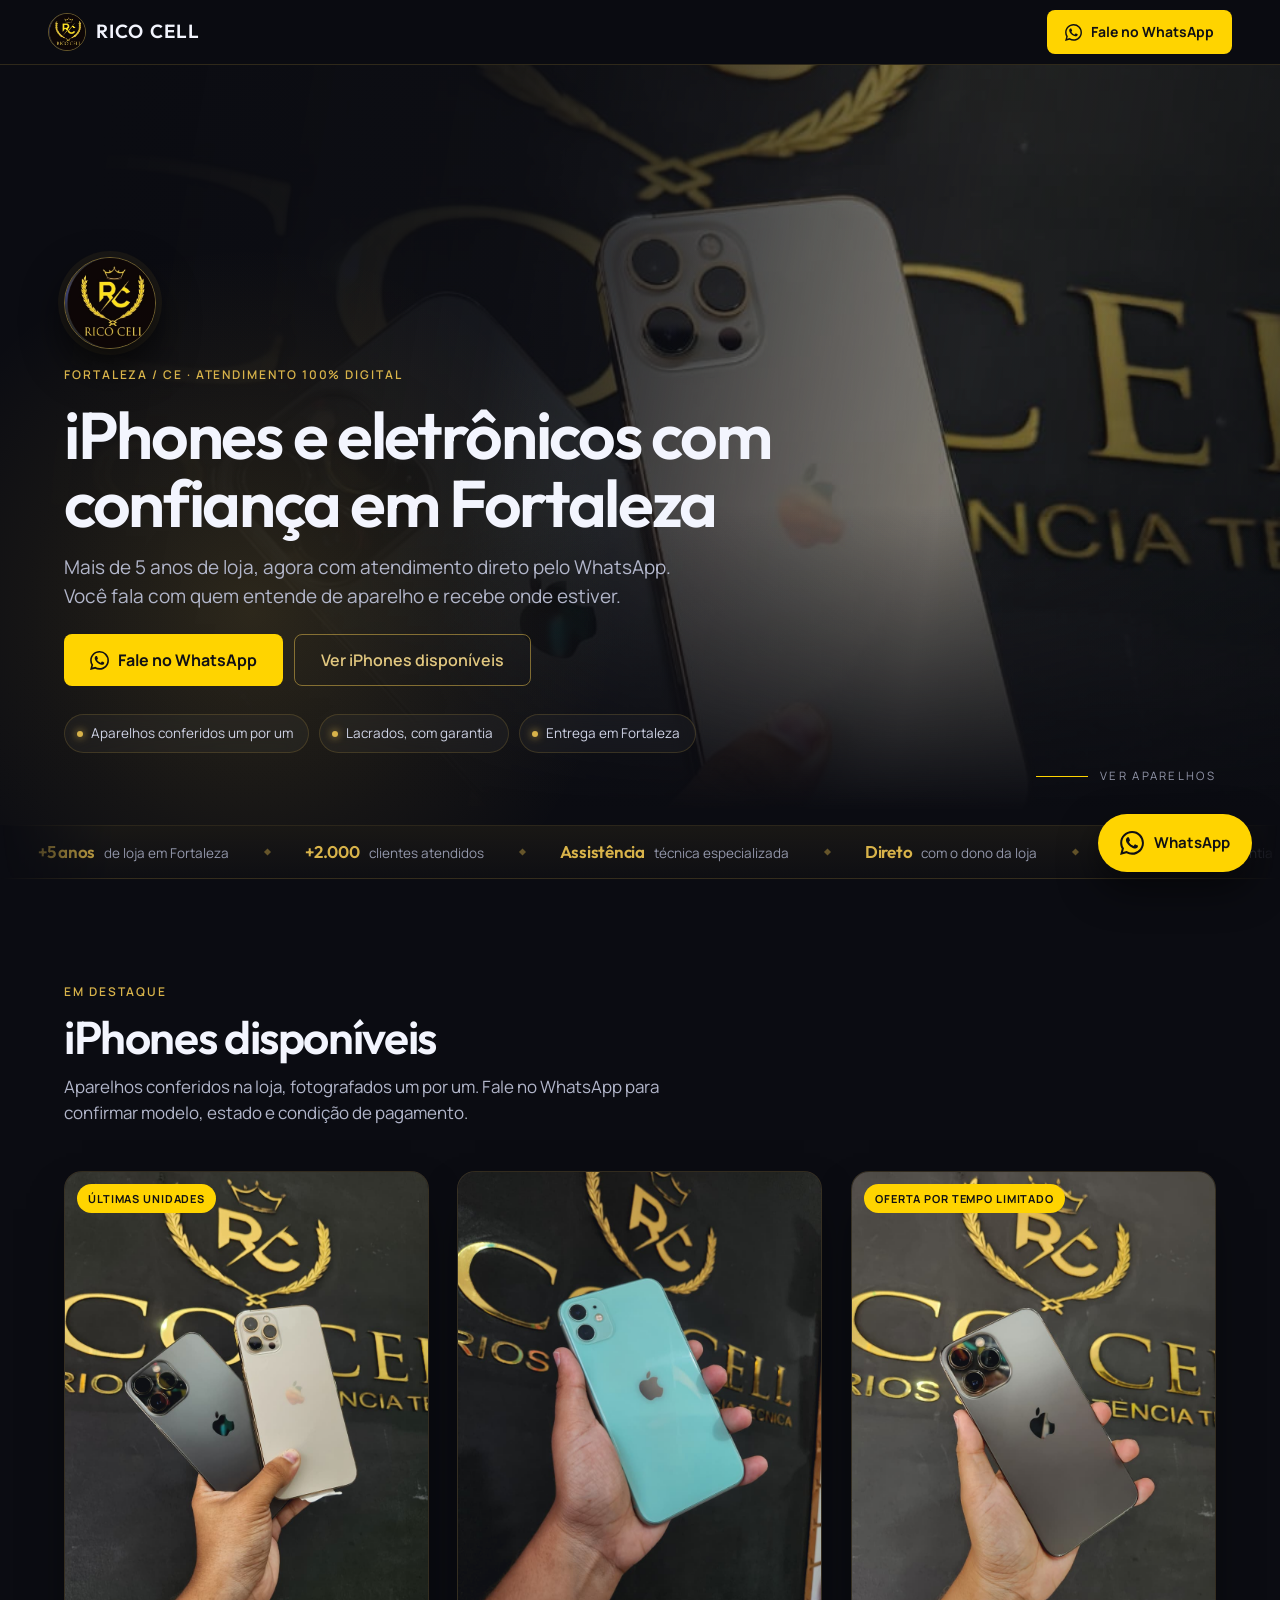
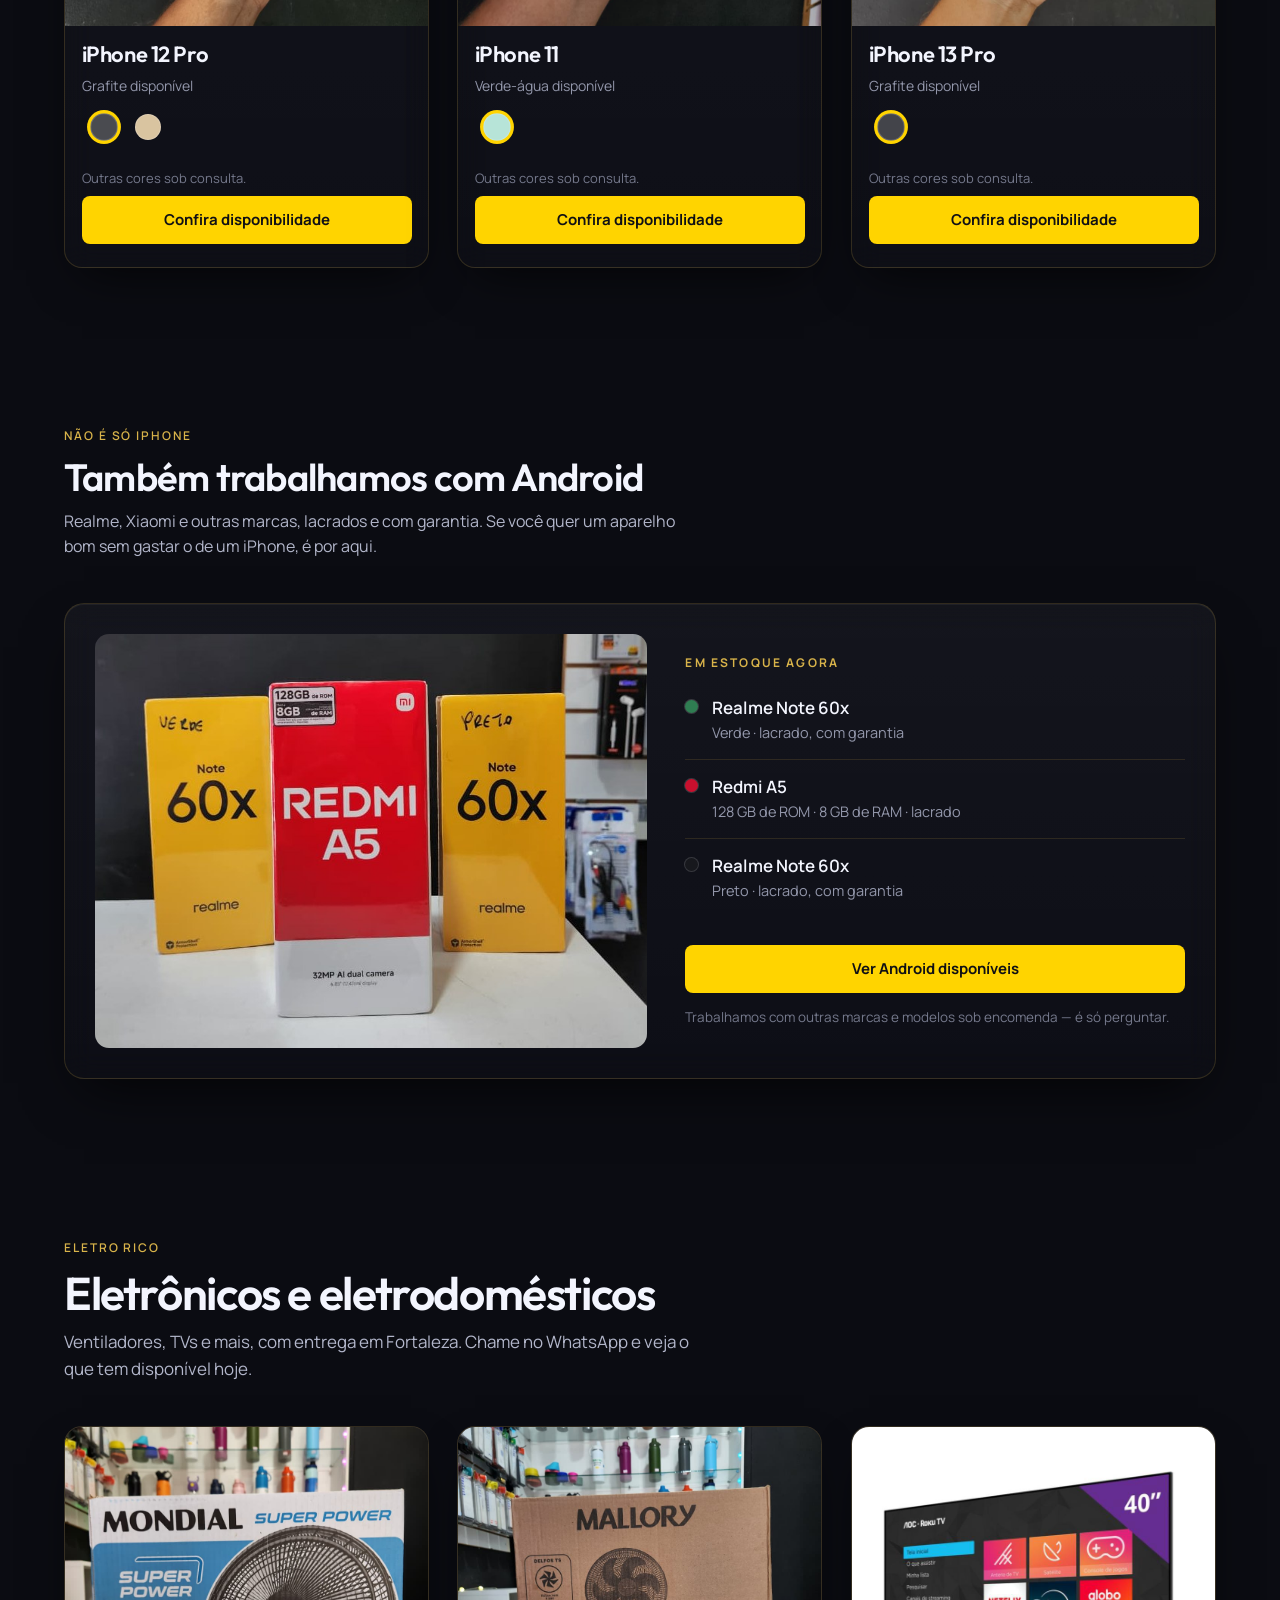
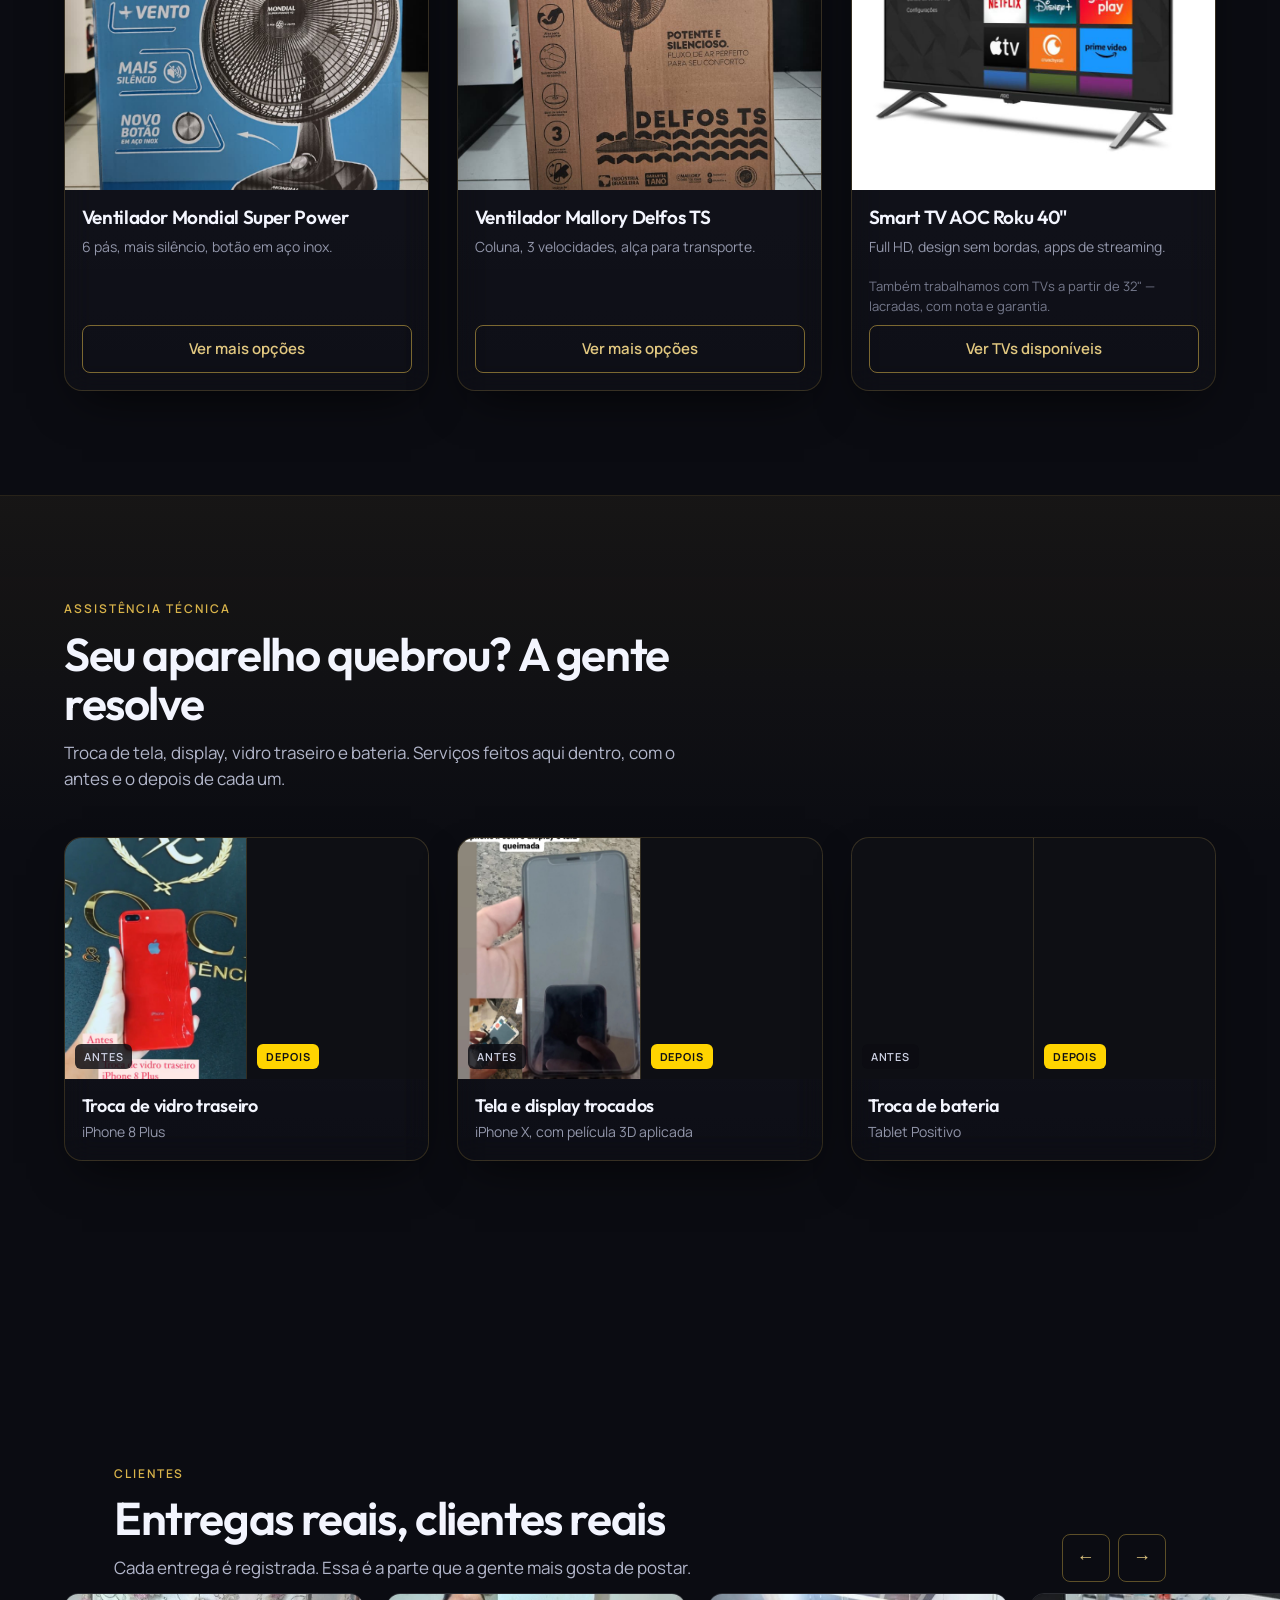
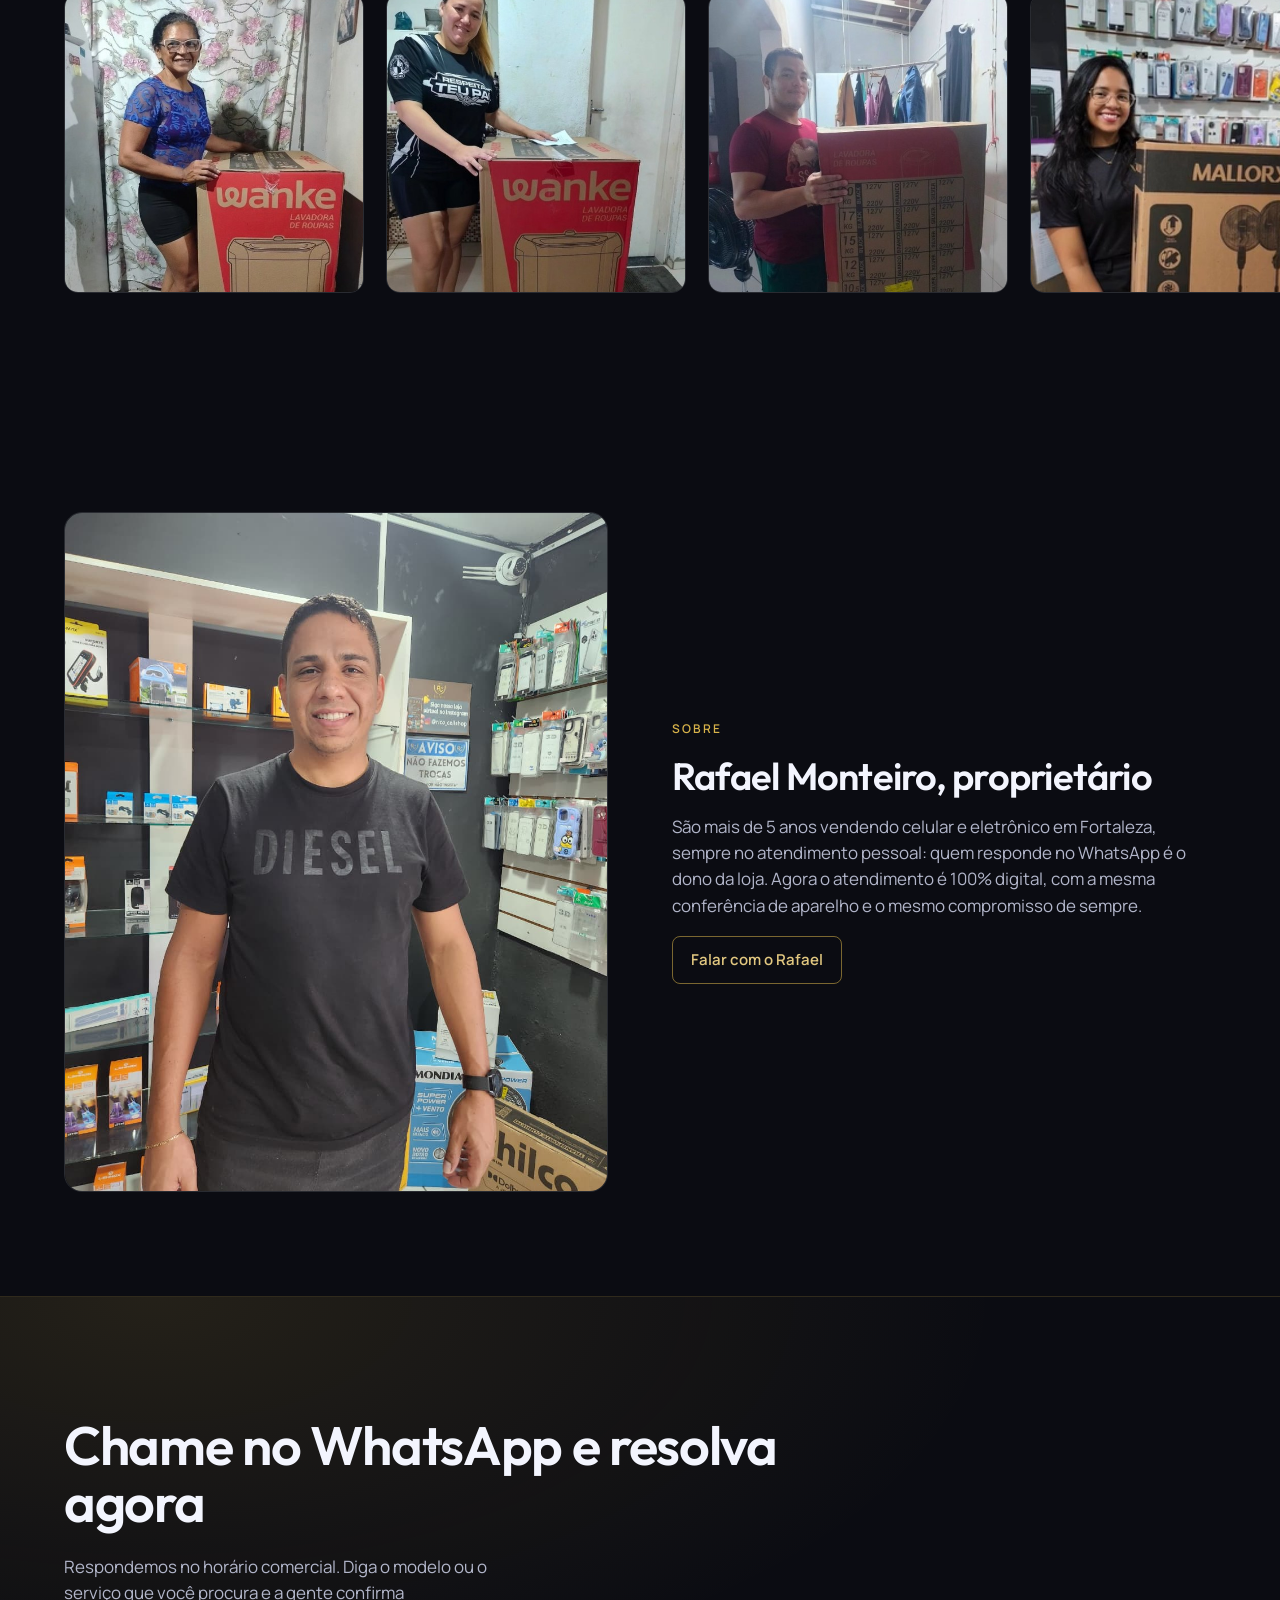
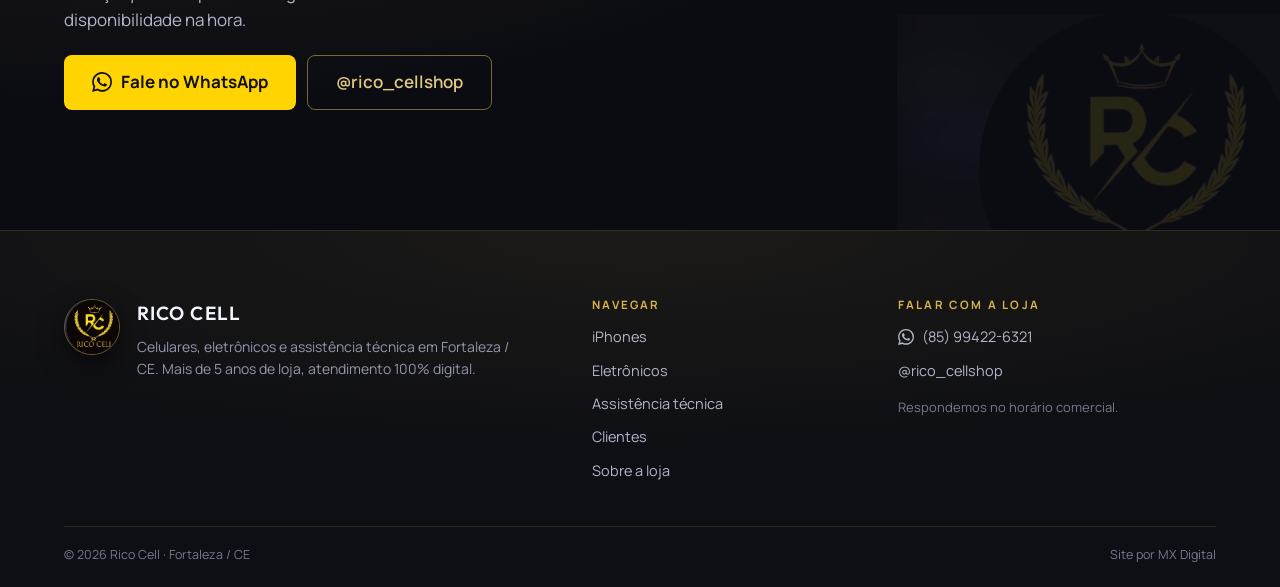
==== commit 768c3185: "Hero, marquee infinito, rodape e profundidade + vitrine ligada ao painel Hero - camada de parallax n" ====
--- a/index.html
+++ b/index.html
@@ -82,9 +82,12 @@
 <main>
 
   <section class="hero" id="topo">
-    <img class="hero__bg lighten" src="assets/img/produto-iphone12pro-duo.jpg" alt="iPhone 12 Pro grafite e dourado na Rico Cell" fetchpriority="high">
+    <div class="hero__layer" data-parallax="0.18">
+      <img class="hero__bg lighten" src="assets/img/produto-iphone12pro-duo.jpg" alt="iPhone 12 Pro grafite e dourado na Rico Cell" fetchpriority="high">
+    </div>
     <div class="hero__scrim"></div>
     <div class="hero__scrim hero__scrim--bottom"></div>
+    <div class="hero__glow" aria-hidden="true"></div>
     <div class="hero__inner">
       <img class="hero__crest" src="assets/img/logo-rico-cell.jpg" alt="Brasão Rico Cell" width="92" height="92">
       <span class="eyebrow">Fortaleza / CE · Atendimento 100% digital</span>
@@ -97,27 +100,52 @@
         </a>
         <a class="btn btn--outline btn--lg" href="#iphones">Ver iPhones disponíveis</a>
       </div>
-    </div>
-  </section>
-
-  <section class="stats reveal">
-    <div class="container stats__grid">
-      <div class="stat">
-        <span class="stat__value">+5 anos</span>
-        <span class="stat__label">de loja em Fortaleza</span>
-      </div>
-      <div class="stat">
-        <span class="stat__value">+2.000</span>
-        <span class="stat__label">clientes atendidos</span>
-      </div>
-      <div class="stat">
-        <span class="stat__value">Assistência</span>
-        <span class="stat__label">técnica especializada</span>
-      </div>
-      <div class="stat">
-        <span class="stat__value">Direto</span>
-        <span class="stat__label">com o dono da loja</span>
-      </div>
+      <ul class="hero__trust">
+        <li>Aparelhos conferidos um por um</li>
+        <li>Lacrados, com garantia</li>
+        <li>Entrega em Fortaleza</li>
+      </ul>
+    </div>
+    <a class="hero__cue" href="#iphones" aria-label="Ver os aparelhos">
+      <span class="hero__cue-line" aria-hidden="true"></span>
+      <span class="hero__cue-txt">Ver aparelhos</span>
+    </a>
+  </section>
+
+  <section class="tick" aria-label="Por que a Rico Cell">
+    <div class="tick__track">
+      <ul class="tick__group">
+        <li class="tick__item"><strong>+5 anos</strong><span>de loja em Fortaleza</span></li>
+        <li class="tick__item"><strong>+2.000</strong><span>clientes atendidos</span></li>
+        <li class="tick__item"><strong>Assistência</strong><span>técnica especializada</span></li>
+        <li class="tick__item"><strong>Direto</strong><span>com o dono da loja</span></li>
+        <li class="tick__item"><strong>Lacrados</strong><span>com garantia</span></li>
+        <li class="tick__item"><strong>Entrega</strong><span>em Fortaleza</span></li>
+        <li class="tick__item"><strong>100% digital</strong><span>atendimento pelo WhatsApp</span></li>
+      </ul>
+      <ul class="tick__group" aria-hidden="true">
+        <li class="tick__item"><strong>+5 anos</strong><span>de loja em Fortaleza</span></li>
+        <li class="tick__item"><strong>+2.000</strong><span>clientes atendidos</span></li>
+        <li class="tick__item"><strong>Assistência</strong><span>técnica especializada</span></li>
+        <li class="tick__item"><strong>Direto</strong><span>com o dono da loja</span></li>
+        <li class="tick__item"><strong>Lacrados</strong><span>com garantia</span></li>
+        <li class="tick__item"><strong>Entrega</strong><span>em Fortaleza</span></li>
+        <li class="tick__item"><strong>100% digital</strong><span>atendimento pelo WhatsApp</span></li>
+      </ul>
+    </div>
+  </section>
+
+  <!-- Vitrine alimentada pelo /painel. Nasce escondida: se o Supabase não
+       responder ou não houver produto disponível, a seção simplesmente não
+       aparece e o resto da página segue igual. -->
+  <section class="section section--tight" id="vitrine" hidden>
+    <div class="container section__inner">
+      <div class="section-head">
+        <span class="eyebrow">Atualizado pela loja</span>
+        <h2 class="section-title section-title--sm">Chegou na vitrine</h2>
+        <p class="section-lead section-lead--sm">O que o Rafael cadastrou como disponível agora. Fale no WhatsApp para confirmar antes de vir.</p>
+      </div>
+      <div class="card-grid card-grid--compact" id="vitrine-grid"></div>
     </div>
   </section>
 
@@ -396,19 +424,38 @@
 </main>
 
 <footer class="site-footer">
-  <div class="site-footer__inner">
+  <div class="site-footer__top">
     <div class="site-footer__brand">
-      <img src="assets/img/logo-rico-cell.jpg" alt="Rico Cell" width="46" height="46" loading="lazy">
+      <img src="assets/img/logo-rico-cell.jpg" alt="Rico Cell" width="56" height="56" loading="lazy">
       <div class="site-footer__brand-text">
         <span class="brand__name">Rico Cell</span>
-        <span class="site-footer__tagline">Celulares, eletrônicos e assistência técnica</span>
-      </div>
-    </div>
-    <div class="site-footer__links">
-      <a href="https://wa.me/5585994226321?text=Ol%C3%A1!%20Vim%20do%20site%20da%20Rico%20Cell.%20%5Borigem%3A%20rodape%5D" target="_blank" rel="noopener">WhatsApp (85) 99422-6321</a>
-      <a href="https://instagram.com/rico_cellshop" target="_blank" rel="noopener">Instagram</a>
-      <span>Fortaleza / CE · Atendimento 100% digital</span>
-    </div>
+        <span class="site-footer__tagline">Celulares, eletrônicos e assistência técnica em Fortaleza / CE. Mais de 5 anos de loja, atendimento 100% digital.</span>
+      </div>
+    </div>
+
+    <nav class="site-footer__col" aria-label="Navegar">
+      <h3 class="site-footer__ttl">Navegar</h3>
+      <a href="#iphones">iPhones</a>
+      <a href="#eletronicos">Eletrônicos</a>
+      <a href="#assistencia">Assistência técnica</a>
+      <a href="#depoimentos">Clientes</a>
+      <a href="#sobre">Sobre a loja</a>
+    </nav>
+
+    <div class="site-footer__col">
+      <h3 class="site-footer__ttl">Falar com a loja</h3>
+      <a class="site-footer__wa" href="https://wa.me/5585994226321?text=Ol%C3%A1!%20Vim%20do%20site%20da%20Rico%20Cell.%20%5Borigem%3A%20rodape%5D" target="_blank" rel="noopener">
+        <svg width="16" height="16" aria-hidden="true"><use href="#i-whatsapp"></use></svg>
+        (85) 99422-6321
+      </a>
+      <a href="https://instagram.com/rico_cellshop" target="_blank" rel="noopener">@rico_cellshop</a>
+      <p class="site-footer__note">Respondemos no horário comercial.</p>
+    </div>
+  </div>
+
+  <div class="site-footer__bar">
+    <span>&copy; <span id="ano">2026</span> Rico Cell · Fortaleza / CE</span>
+    <span class="site-footer__by">Site por MX Digital</span>
   </div>
 </footer>
 
--- a/assets/css/styles.css
+++ b/assets/css/styles.css
@@ -239,6 +239,11 @@
   padding: clamp(56px, 12vw, 120px) var(--gutter) clamp(40px, 7vw, 72px);
 }
 
+.hero__layer {
+  position: absolute;
+  inset: -8% 0 -8% 0;   /* folga p/ o parallax não descobrir a borda */
+  will-change: transform;
+}
 .hero__bg {
   position: absolute;
   inset: 0;
@@ -302,40 +307,75 @@
 
 /* — Faixa de números ------------------------------------------------------ */
 
-.stats {
-  padding: clamp(28px, 5vw, 44px) var(--gutter);
+/* — Faixa marquee: rolagem lateral infinita ------------------------------
+   Era uma barra alta com 4 blocos parados. Agora é uma faixa fina que
+   corre sozinha, sem começo nem fim (a lista é duplicada e a animação
+   anda exatamente metade da trilha, então o emendo é invisível). */
+.tick {
+  overflow: hidden;
+  padding: 0;
   border-top: 1px solid var(--rc-hairline-soft);
   border-bottom: 1px solid var(--rc-hairline-soft);
-  background: linear-gradient(180deg, rgba(216, 179, 74, .05), transparent);
-}
-
-.stats__grid {
-  display: grid;
-  grid-template-columns: repeat(auto-fit, minmax(190px, 1fr));
+  background: linear-gradient(180deg, rgba(216, 179, 74, .07), rgba(216, 179, 74, .02));
+  -webkit-mask-image: linear-gradient(90deg, transparent, #000 9%, #000 91%, transparent);
+          mask-image: linear-gradient(90deg, transparent, #000 9%, #000 91%, transparent);
+}
+
+.tick__track {
+  display: flex;
+  width: max-content;
+  animation: tick-run 46s linear infinite;
+}
+.tick:hover .tick__track { animation-play-state: paused; }
+
+.tick__group {
+  display: flex;
+  align-items: center;
   gap: 0;
-}
-.stats__grid .stat {
-  padding: clamp(14px, 2vw, 22px) clamp(16px, 2.4vw, 30px);
-  border-left: 1px solid var(--rc-hairline-soft);
-}
-.stats__grid .stat:first-child { border-left: 0; padding-left: 0; }
-
-.stat {
-  display: flex;
-  flex-direction: column;
-  gap: 4px;
-}
-.stat__value {
+  margin: 0;
+  padding: 0;
+  list-style: none;
+}
+
+.tick__item {
+  display: flex;
+  align-items: baseline;
+  gap: 9px;
+  padding: 13px clamp(20px, 3vw, 38px);
+  white-space: nowrap;
+  position: relative;
+}
+/* separador em losango, no lugar de borda dura */
+.tick__item::after {
+  content: "";
+  position: absolute;
+  right: -3px;
+  top: 50%;
+  width: 5px;
+  height: 5px;
+  transform: translateY(-50%) rotate(45deg);
+  background: rgba(216, 179, 74, .42);
+}
+
+.tick__item strong {
   font-family: var(--font-heading);
   font-weight: 600;
-  font-size: clamp(30px, 4vw, 40px);
-  line-height: 1;
-  letter-spacing: -.02em;
+  font-size: 17px;
+  letter-spacing: -.015em;
   color: var(--rc-gold);
 }
-.stat__label {
-  font-size: 14px;
-  color: var(--color-neutral-400);
+.tick__item span {
+  font-size: 13.5px;
+  color: var(--color-neutral-500);
+}
+
+@keyframes tick-run {
+  from { transform: translate3d(0, 0, 0); }
+  to   { transform: translate3d(-50%, 0, 0); }
+}
+@media (prefers-reduced-motion: reduce) {
+  .tick__track { animation: none; }
+  .tick { -webkit-mask-image: none; mask-image: none; overflow-x: auto; }
 }
 
 /* — Grades de cards ------------------------------------------------------- */
@@ -664,48 +704,89 @@
 
 /* — Rodapé ---------------------------------------------------------------- */
 
+/* — Rodapé ---------------------------------------------------------------
+   Era uma linha só (marca + 3 links soltos). Agora tem colunas, navegação
+   e barra inferior — é a última coisa que o cliente vê antes de decidir. */
 .site-footer {
-  padding: clamp(32px, 5vw, 56px) var(--gutter) calc(clamp(32px, 5vw, 56px) + 72px);
-  border-top: 1px solid var(--rc-hairline-soft);
-}
-
-.site-footer__inner {
+  position: relative;
+  border-top: 1px solid var(--rc-hairline);
+  background:
+    radial-gradient(120% 100% at 50% 0%, rgba(216, 179, 74, .07), transparent 62%),
+    var(--rc-surface-deep);
+  padding: clamp(40px, 6vw, 68px) var(--gutter) 0;
+}
+
+.site-footer__top {
   max-width: var(--maxw);
   margin: 0 auto;
-  display: flex;
-  flex-wrap: wrap;
-  align-items: center;
-  justify-content: space-between;
-  gap: var(--space-8);
-}
-
-.site-footer__brand {
-  display: flex;
-  align-items: center;
-  gap: var(--space-4);
-}
+  display: grid;
+  grid-template-columns: 1.5fr .8fr 1fr;
+  gap: clamp(28px, 4vw, 56px);
+  padding-bottom: clamp(28px, 4vw, 44px);
+}
+
+.site-footer__brand { display: flex; align-items: flex-start; gap: var(--space-6); }
 .site-footer__brand img {
-  width: 46px;
-  height: 46px;
+  width: 56px;
+  height: 56px;
+  flex: none;
   border-radius: 50%;
   object-fit: cover;
-  border: 1px solid rgba(216, 179, 74, .4);
-}
-.site-footer__brand-text {
-  display: flex;
-  flex-direction: column;
+  border: 1px solid rgba(216, 179, 74, .45);
+  box-shadow: 0 10px 26px rgba(0, 0, 0, .55);
+}
+.site-footer__brand-text { display: flex; flex-direction: column; gap: 8px; }
+.brand__name {
+  font-family: var(--font-heading);
+  font-weight: 600;
+  font-size: 19px;
+  letter-spacing: .06em;
+  text-transform: uppercase;
+  color: var(--rc-title);
 }
 .site-footer__tagline {
-  font-size: 13px;
+  font-size: 14px;
+  line-height: 1.6;
+  max-width: 42ch;
+  color: var(--color-neutral-500);
+}
+
+.site-footer__col { display: flex; flex-direction: column; gap: 11px; }
+.site-footer__ttl {
+  font-family: var(--font-body);
+  font-size: 11.5px;
+  font-weight: 700;
+  letter-spacing: .19em;
+  text-transform: uppercase;
+  color: var(--rc-gold);
+  margin: 0 0 4px;
+}
+.site-footer__col a {
+  font-size: 14.5px;
+  color: var(--color-neutral-400);
+  width: fit-content;
+  transition: color .25s ease, transform .25s ease;
+}
+.site-footer__col a:hover { color: var(--rc-yellow); transform: translateX(3px); }
+.site-footer__wa { display: inline-flex; align-items: center; gap: 8px; }
+.site-footer__wa svg { fill: currentColor; }
+.site-footer__note { margin: 4px 0 0; font-size: 13px; color: var(--color-neutral-600); }
+
+.site-footer__bar {
+  max-width: var(--maxw);
+  margin: 0 auto;
+  padding: 18px 0 22px;
+  border-top: 1px solid var(--rc-hairline-soft);
+  display: flex;
+  flex-wrap: wrap;
+  gap: 8px var(--space-8);
+  justify-content: space-between;
+  font-size: 12.5px;
   color: var(--color-neutral-600);
 }
 
-.site-footer__links {
-  display: flex;
-  flex-wrap: wrap;
-  gap: var(--space-8);
-  font-size: 14px;
-  color: var(--color-neutral-500);
+@media (max-width: 820px) {
+  .site-footer__top { grid-template-columns: 1fr; gap: 30px; }
 }
 
 /* — Botão flutuante do WhatsApp ------------------------------------------- */
@@ -850,3 +931,176 @@
   .card:hover, .repair-card:hover { transform: none; }
 }
 .repair-card { transition: border-color .35s ease, transform .35s ease, box-shadow .35s ease; }
+
+/* ═══════════════ Hero: profundidade e prova ═══════════════ */
+
+/* brilho dourado atrás do texto, separando-o da foto */
+.hero__glow {
+  position: absolute;
+  left: -10%;
+  bottom: -22%;
+  width: min(760px, 78vw);
+  height: min(760px, 78vw);
+  pointer-events: none;
+  background: radial-gradient(circle, rgba(216, 179, 74, .16) 0%, rgba(216, 179, 74, .05) 42%, transparent 68%);
+}
+
+.hero__inner { z-index: 2; }
+
+/* o brasão ganha volume em vez de ser um disco chapado */
+.hero__crest {
+  box-shadow:
+    0 18px 40px rgba(0, 0, 0, .7),
+    0 0 0 6px rgba(216, 179, 74, .07),
+    inset 0 1px 0 rgba(255, 255, 255, .18);
+  transition: transform .5s cubic-bezier(.22,.61,.36,1);
+}
+.hero:hover .hero__crest { transform: translateY(-3px) rotate(-2deg); }
+
+.hero__trust {
+  display: flex;
+  flex-wrap: wrap;
+  gap: 10px;
+  margin: var(--space-4) 0 0;
+  padding: 0;
+  list-style: none;
+}
+.hero__trust li {
+  display: flex;
+  align-items: center;
+  gap: 8px;
+  padding: 8px 15px 8px 12px;
+  font-size: 13.5px;
+  color: var(--color-neutral-300);
+  border: 1px solid var(--rc-hairline);
+  border-radius: 100px;
+  background: rgba(255, 255, 255, .035);
+  backdrop-filter: blur(10px);
+  -webkit-backdrop-filter: blur(10px);
+}
+.hero__trust li::before {
+  content: "";
+  width: 6px;
+  height: 6px;
+  border-radius: 50%;
+  background: var(--rc-gold);
+  box-shadow: 0 0 9px var(--rc-gold);
+}
+
+/* indicador de rolagem */
+.hero__cue {
+  position: absolute;
+  right: var(--gutter);
+  bottom: clamp(22px, 4vw, 40px);
+  z-index: 2;
+  display: flex;
+  align-items: center;
+  gap: 12px;
+  font-size: 11.5px;
+  letter-spacing: .2em;
+  text-transform: uppercase;
+  color: var(--color-neutral-500);
+  transition: color .3s ease;
+}
+.hero__cue:hover { color: var(--rc-yellow); }
+.hero__cue-line {
+  width: 52px;
+  height: 1px;
+  background: linear-gradient(90deg, transparent, var(--rc-gold));
+  position: relative;
+  overflow: hidden;
+}
+.hero__cue-line::after {
+  content: "";
+  position: absolute;
+  inset: 0;
+  background: var(--rc-yellow);
+  animation: cue-run 2.4s ease-in-out infinite;
+}
+@keyframes cue-run {
+  0%   { transform: translateX(-100%); }
+  60%,
+  100% { transform: translateX(100%); }
+}
+@media (max-width: 720px) { .hero__cue { display: none; } }
+
+/* ═══════════════ Profundidade e rolagem ═══════════════ */
+
+/* escala de elevação (Dimensional Layering) */
+:root {
+  --elev-1: 0 2px 6px rgba(0, 0, 0, .35);
+  --elev-2: 0 10px 24px -8px rgba(0, 0, 0, .55);
+  --elev-3: 0 20px 46px -18px rgba(0, 0, 0, .75);
+  --elev-4: 0 34px 70px -22px rgba(0, 0, 0, .85);
+}
+
+/* barra de progresso da leitura */
+.progress {
+  position: fixed;
+  top: 0;
+  left: 0;
+  height: 2px;
+  width: 100%;
+  transform: scaleX(0);
+  transform-origin: 0 50%;
+  background: linear-gradient(90deg, var(--rc-gold), var(--rc-yellow));
+  z-index: 60;
+  pointer-events: none;
+}
+
+/* revelação com deslocamento — entra de baixo, não só em fade */
+.reveal.is-armed {
+  opacity: 0;
+  transform: translate3d(0, 26px, 0);
+}
+.reveal.is-revealed {
+  opacity: 1;
+  transform: none;
+  transition: opacity .75s ease, transform .75s cubic-bezier(.22,.61,.36,1);
+}
+
+/* cascata: cada card entra logo depois do anterior */
+.stack__item.is-armed,
+.pf-card.is-armed { transition-delay: calc(var(--i, 0) * 80ms); }
+.stack__item.is-revealed,
+.pf-card.is-revealed { transition-delay: calc(var(--i, 0) * 80ms); }
+
+/* o tilt agora move a foto num plano à frente do card */
+[data-tilt] { transform-style: preserve-3d; }
+[data-tilt] .card__media,
+[data-tilt] .vitrine__media { transform: translateZ(26px); transform-style: preserve-3d; }
+[data-tilt] .card__body { transform: translateZ(12px); }
+
+/* imagem respira ao passar o mouse */
+.card__media { overflow: hidden; }
+.card__photo { transition: transform .7s cubic-bezier(.22,.61,.36,1); }
+.card:hover .card__photo { transform: scale(1.045); }
+
+@media (prefers-reduced-motion: reduce) {
+  .reveal.is-armed { opacity: 1; transform: none; }
+  .hero__cue-line::after { animation: none; }
+  .card:hover .card__photo { transform: none; }
+  .progress { display: none; }
+}
+
+/* — Vitrine viva (alimentada pelo /painel) — */
+.badge--vitrine {
+  background: rgba(11, 12, 18, .78);
+  color: var(--rc-gold);
+  border: 1px solid var(--rc-hairline);
+  backdrop-filter: blur(8px);
+  -webkit-backdrop-filter: blur(8px);
+}
+.card__sem-foto {
+  display: grid;
+  place-items: center;
+  width: 100%;
+  height: 100%;
+  min-height: 190px;
+  font-family: var(--font-heading);
+  font-size: 15px;
+  letter-spacing: .18em;
+  text-transform: uppercase;
+  color: var(--color-neutral-600);
+  background: linear-gradient(135deg, rgba(216, 179, 74, .07), rgba(255, 255, 255, .015));
+}
